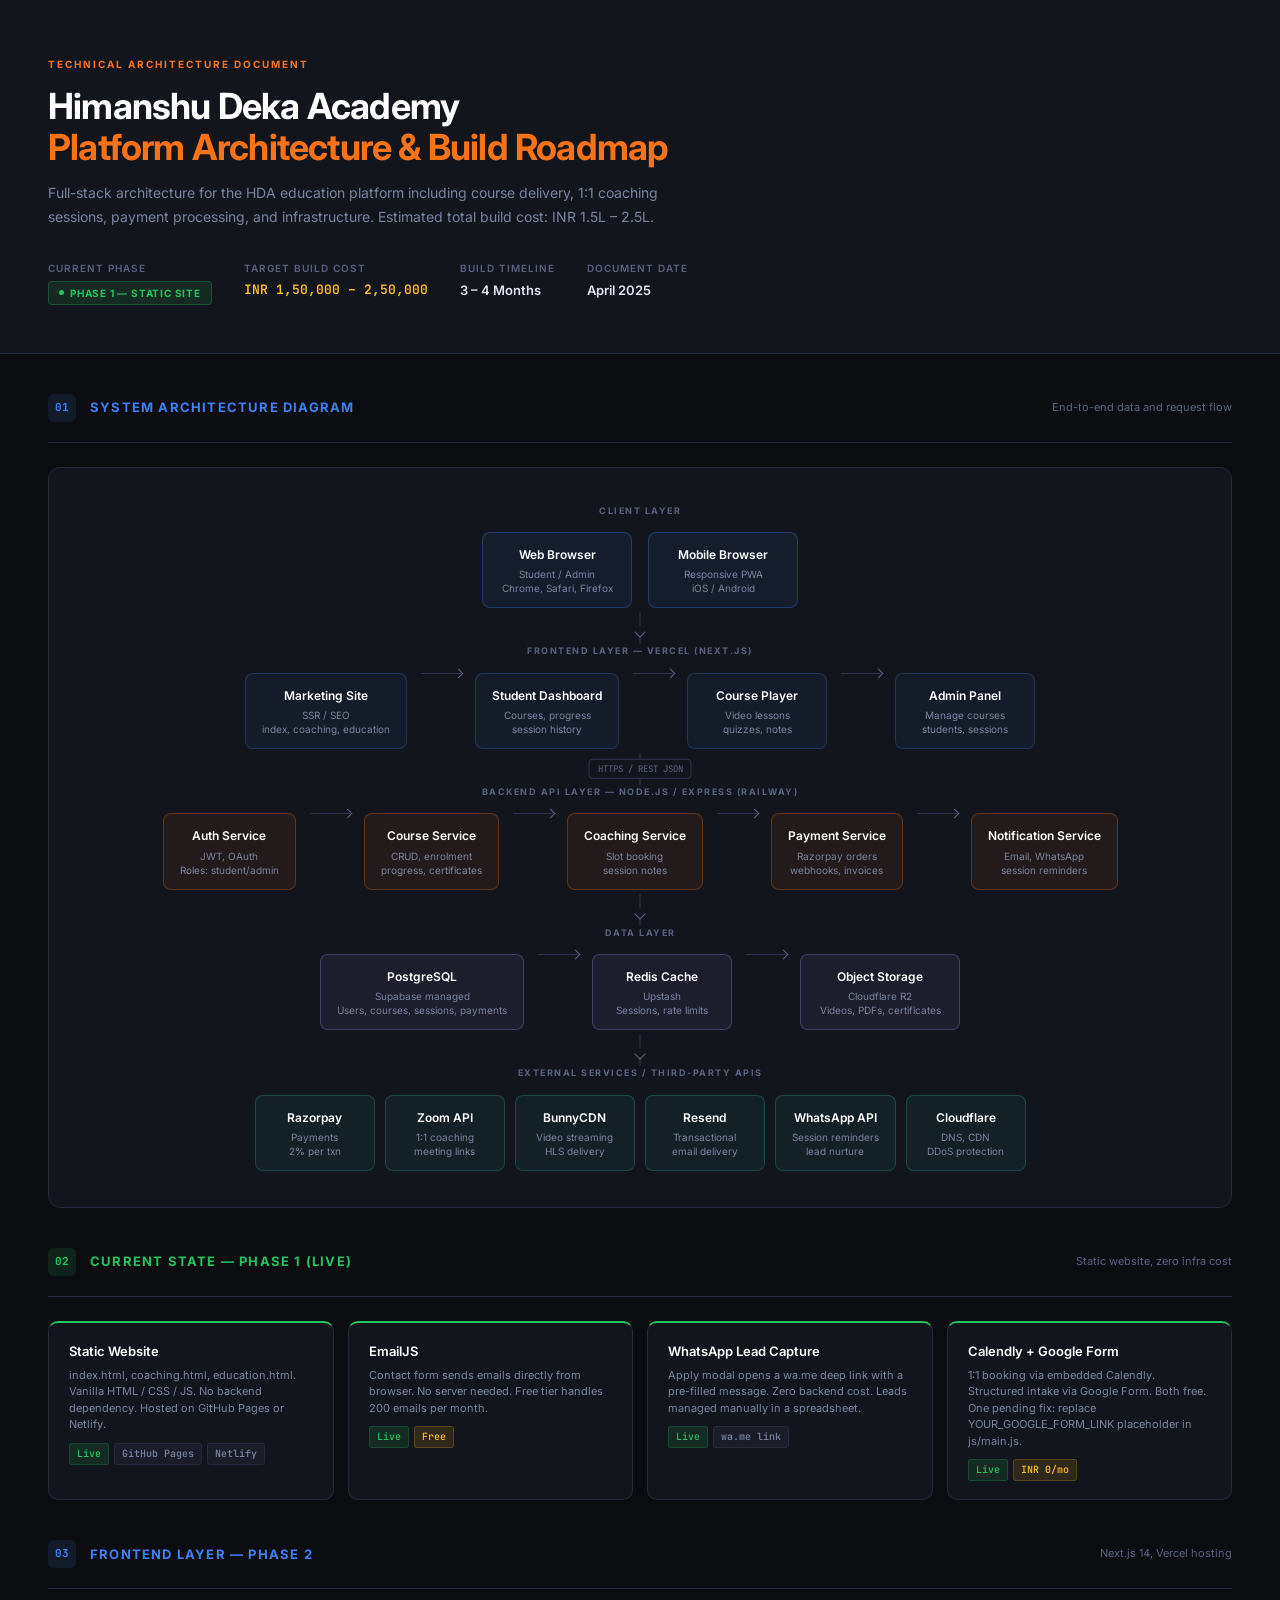
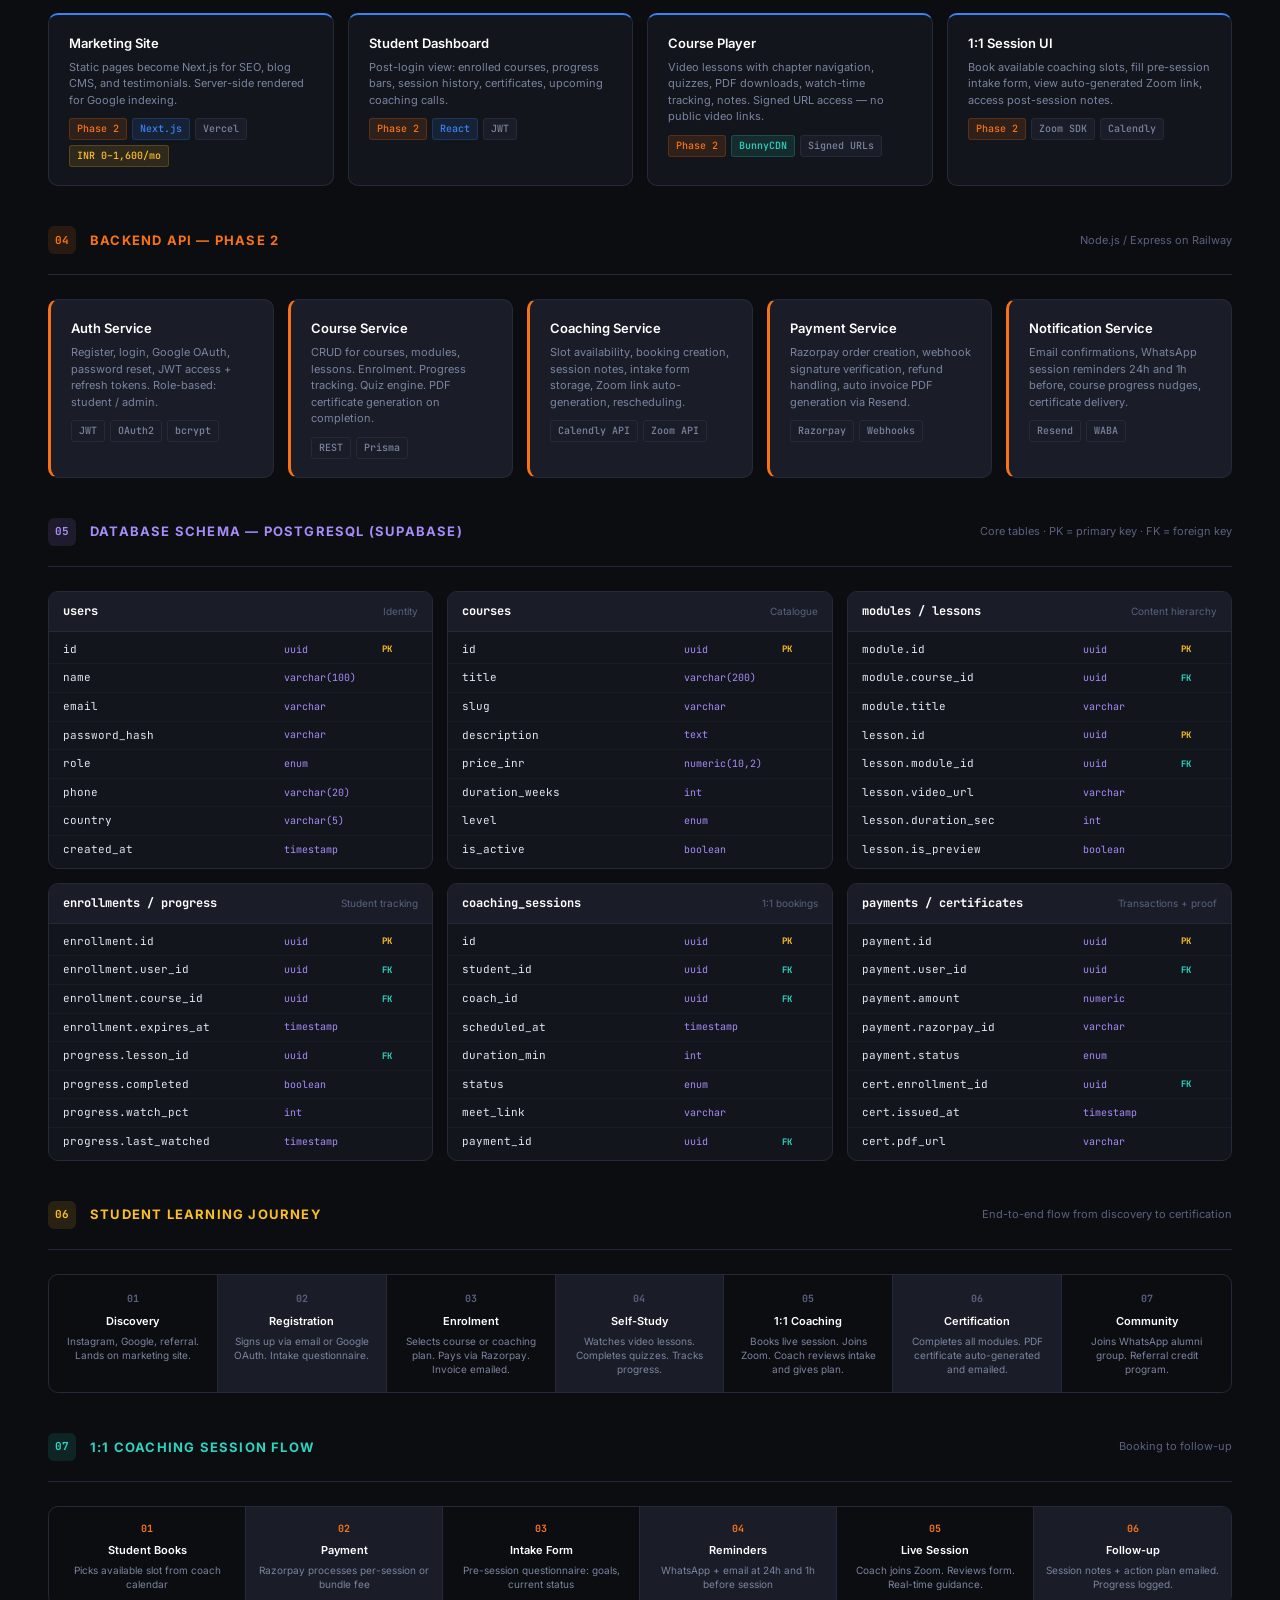
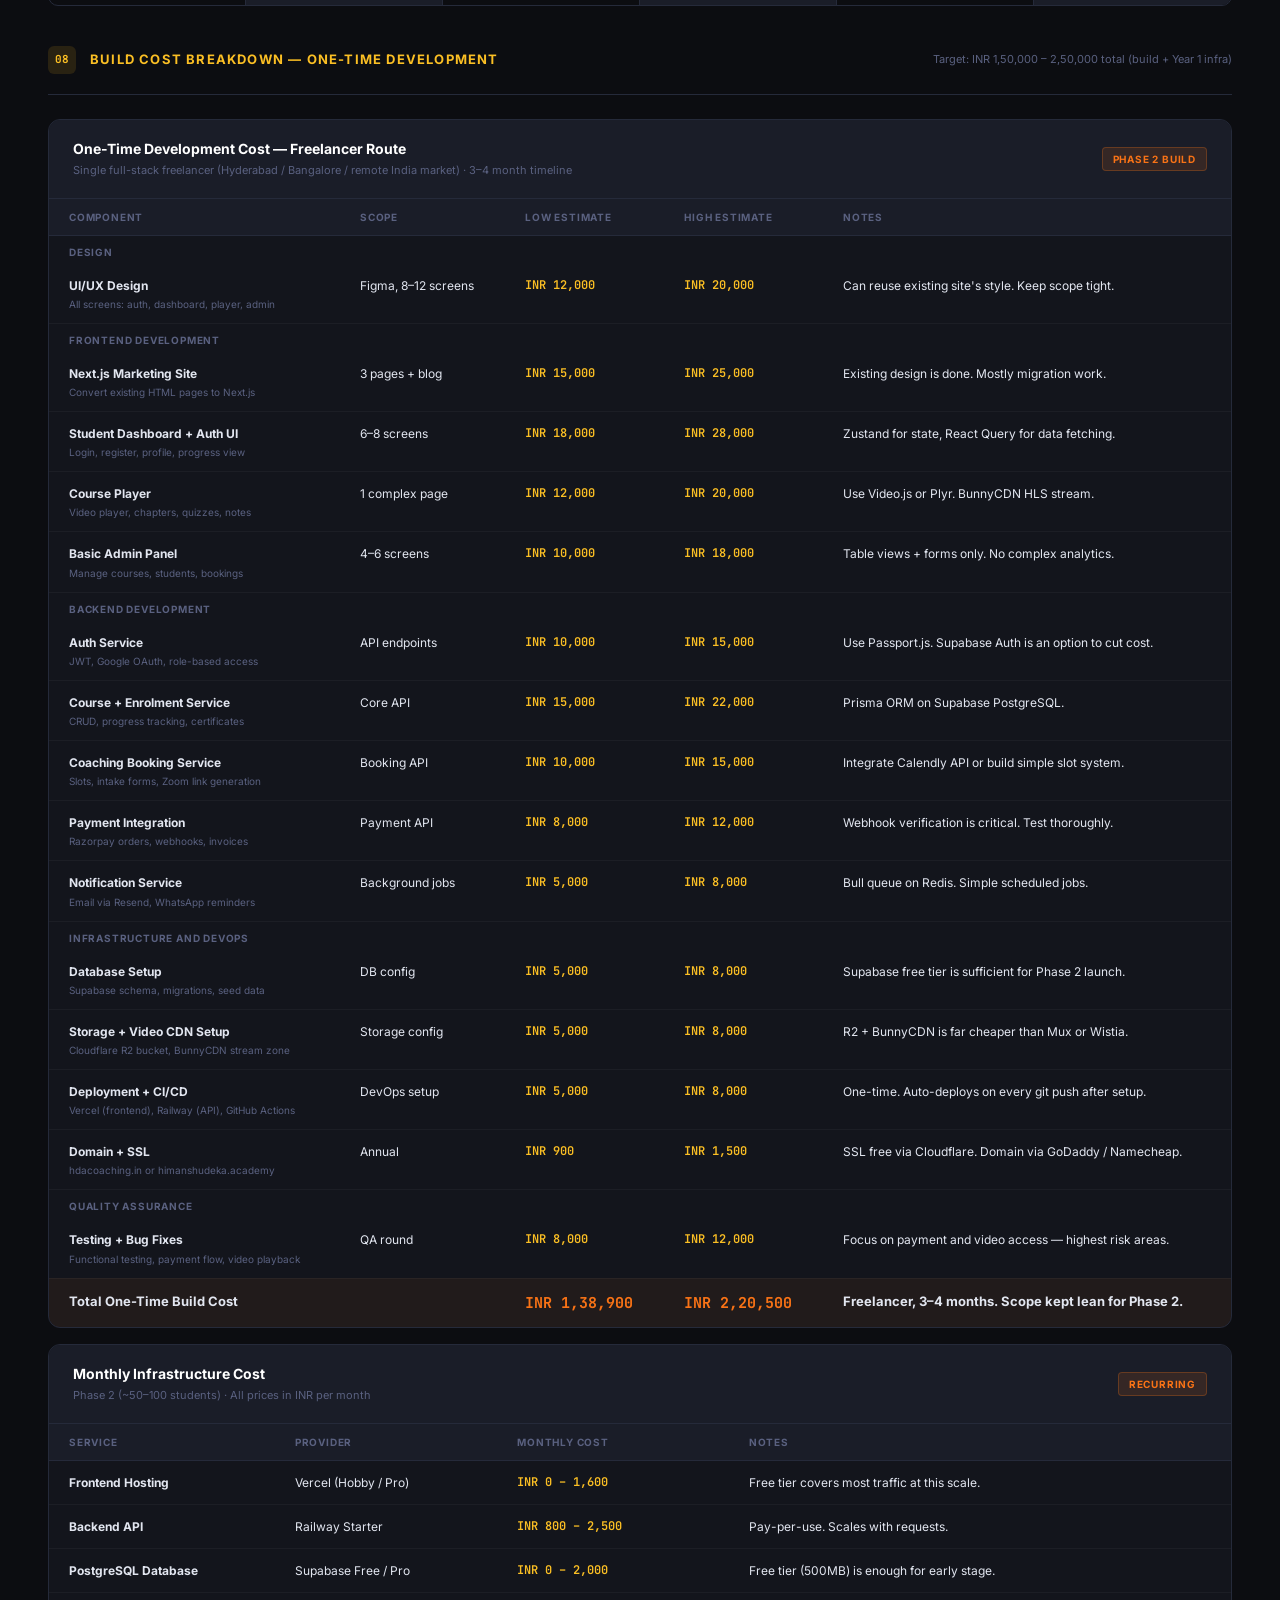
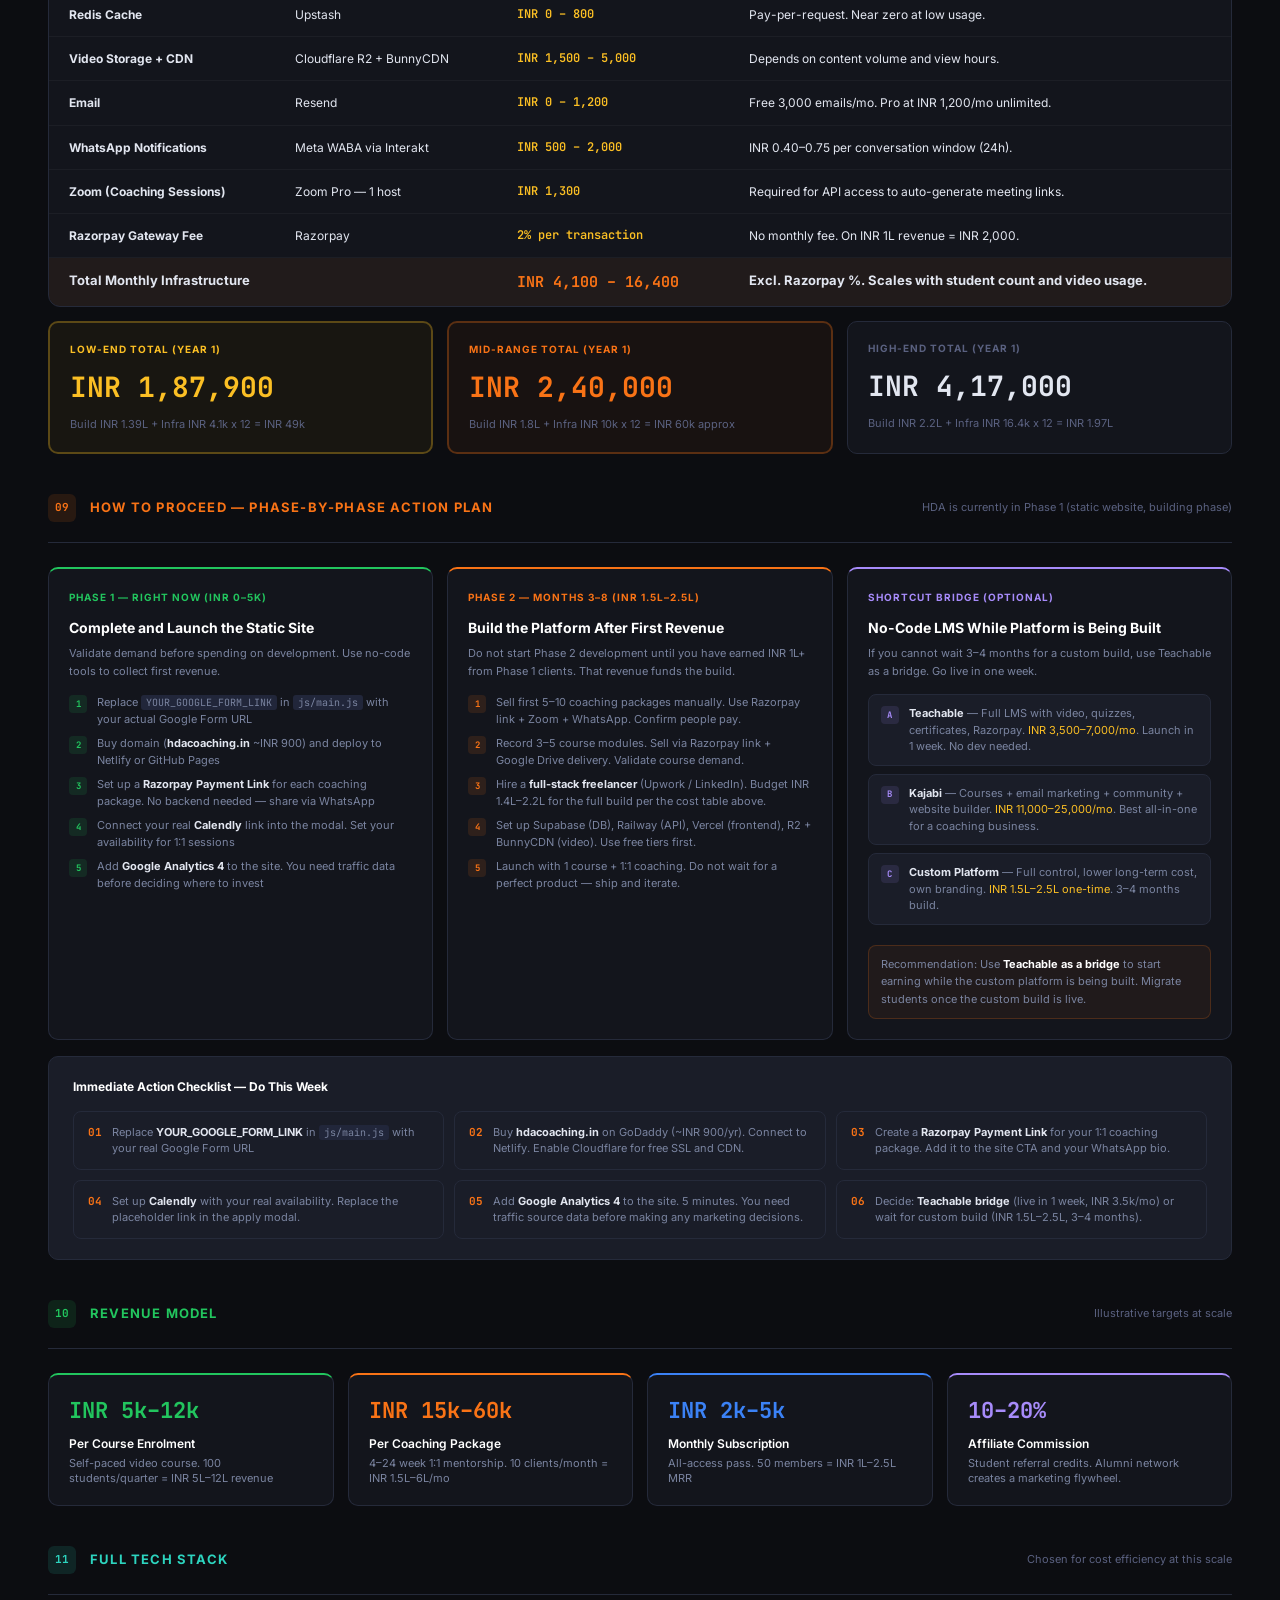
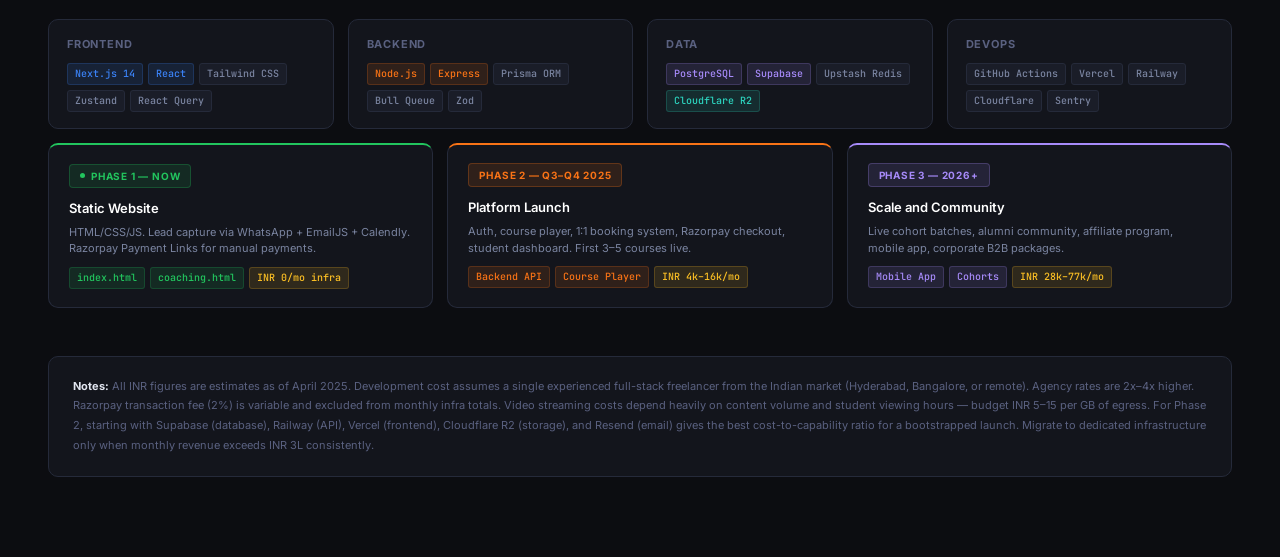
==== architecture.html @ fc0fc7a2 "Security and QA fixes: CSP, accessibility, local images" ====
<!DOCTYPE html>
<html lang="en">
<head>
<meta charset="UTF-8">
<meta name="viewport" content="width=device-width, initial-scale=1.0">
<title>HDA Platform Architecture</title>
<style>
  @import url('https://fonts.googleapis.com/css2?family=Inter:wght@400;500;600;700&family=JetBrains+Mono:wght@400;500&display=swap');

  * { margin: 0; padding: 0; box-sizing: border-box; }

  :root {
    --bg: #0c0d11;
    --surface: #13151c;
    --surface2: #1a1d28;
    --surface3: #21263a;
    --border: #252a3a;
    --border2: #2e3450;
    --text: #e2e6f0;
    --muted: #5a6180;
    --muted2: #7a84a0;
    --accent: #f97316;
    --accent-dim: rgba(249,115,22,0.12);
    --blue: #3b82f6;
    --blue-dim: rgba(59,130,246,0.12);
    --green: #22c55e;
    --green-dim: rgba(34,197,94,0.12);
    --purple: #a78bfa;
    --purple-dim: rgba(167,139,250,0.12);
    --yellow: #fbbf24;
    --yellow-dim: rgba(251,191,36,0.12);
    --teal: #2dd4bf;
    --teal-dim: rgba(45,212,191,0.12);
    --red: #f87171;
    --white: #ffffff;
  }

  body {
    background: var(--bg);
    color: var(--text);
    font-family: 'Inter', system-ui, sans-serif;
    font-size: 13px;
    line-height: 1.6;
  }

  /* PAGE */
  .page { max-width: 1440px; margin: 0 auto; padding: 0 48px 80px; }

  /* COVER */
  .cover {
    padding: 56px 48px 48px;
    border-bottom: 1px solid var(--border);
    background: var(--surface);
    margin-bottom: 0;
  }
  .cover-inner { max-width: 1344px; margin: 0 auto; }
  .cover-label {
    font-size: 10px;
    font-weight: 700;
    letter-spacing: 2px;
    text-transform: uppercase;
    color: var(--accent);
    margin-bottom: 14px;
  }
  .cover-title {
    font-size: 36px;
    font-weight: 700;
    color: var(--white);
    letter-spacing: -0.8px;
    line-height: 1.15;
    margin-bottom: 12px;
  }
  .cover-title span { color: var(--accent); }
  .cover-sub {
    color: var(--muted2);
    font-size: 14px;
    max-width: 640px;
    margin-bottom: 32px;
    line-height: 1.7;
  }
  .cover-meta {
    display: flex;
    gap: 32px;
    flex-wrap: wrap;
  }
  .meta-item { }
  .meta-label { font-size: 10px; font-weight: 600; text-transform: uppercase; letter-spacing: 1px; color: var(--muted); margin-bottom: 4px; }
  .meta-value { font-size: 13px; font-weight: 600; color: var(--text); }

  /* PHASE BADGES */
  .badge {
    display: inline-flex; align-items: center; gap: 6px;
    padding: 3px 10px; border-radius: 4px;
    font-size: 10px; font-weight: 700; letter-spacing: 0.8px; text-transform: uppercase;
  }
  .badge-live { background: var(--green-dim); color: var(--green); border: 1px solid rgba(34,197,94,0.25); }
  .badge-p2 { background: var(--accent-dim); color: var(--accent); border: 1px solid rgba(249,115,22,0.25); }
  .badge-p3 { background: var(--purple-dim); color: var(--purple); border: 1px solid rgba(167,139,250,0.25); }
  .live-dot { width: 5px; height: 5px; border-radius: 50%; background: var(--green); animation: blink 1.4s ease infinite; }
  @keyframes blink { 0%,100%{opacity:1;} 50%{opacity:0.2;} }

  /* SECTION HEADERS */
  .sec-header {
    display: flex; align-items: center; gap: 14px;
    padding: 40px 0 20px;
    border-bottom: 1px solid var(--border);
    margin-bottom: 24px;
  }
  .sec-num {
    width: 28px; height: 28px; border-radius: 6px;
    display: flex; align-items: center; justify-content: center;
    font-size: 11px; font-weight: 700; flex-shrink: 0;
    font-family: 'JetBrains Mono', monospace;
  }
  .sec-title { font-size: 13px; font-weight: 700; text-transform: uppercase; letter-spacing: 1.2px; }
  .sec-sub { margin-left: auto; font-size: 11px; color: var(--muted); }

  /* GRIDS */
  .g3 { display: grid; grid-template-columns: repeat(3,1fr); gap: 14px; }
  .g4 { display: grid; grid-template-columns: repeat(4,1fr); gap: 14px; }
  .g5 { display: grid; grid-template-columns: repeat(5,1fr); gap: 14px; }
  .g2 { display: grid; grid-template-columns: repeat(2,1fr); gap: 14px; }

  /* CARDS */
  .card {
    background: var(--surface);
    border: 1px solid var(--border);
    border-radius: 10px;
    padding: 18px 20px;
  }
  .card.t-green { border-top: 2px solid var(--green); }
  .card.t-blue { border-top: 2px solid var(--blue); }
  .card.t-orange { border-top: 2px solid var(--accent); }
  .card.t-purple { border-top: 2px solid var(--purple); }
  .card.t-yellow { border-top: 2px solid var(--yellow); }
  .card.t-teal { border-top: 2px solid var(--teal); }
  .card.l-orange { border-left: 3px solid var(--accent); background: var(--surface2); }
  .c-title { font-size: 13px; font-weight: 600; color: var(--white); margin-bottom: 5px; }
  .c-sub { font-size: 11px; color: var(--muted2); line-height: 1.5; margin-bottom: 10px; }
  .tags { display: flex; flex-wrap: wrap; gap: 5px; margin-top: 8px; }
  .tag {
    padding: 2px 7px; border-radius: 3px;
    font-size: 10px; font-weight: 500;
    background: var(--surface2); color: var(--muted2);
    border: 1px solid var(--border);
    font-family: 'JetBrains Mono', monospace;
  }
  .tag.g { background: var(--green-dim); color: var(--green); border-color: rgba(34,197,94,0.2); }
  .tag.o { background: var(--accent-dim); color: var(--accent); border-color: rgba(249,115,22,0.2); }
  .tag.p { background: var(--purple-dim); color: var(--purple); border-color: rgba(167,139,250,0.2); }
  .tag.y { background: var(--yellow-dim); color: var(--yellow); border-color: rgba(251,191,36,0.2); }
  .tag.t { background: var(--teal-dim); color: var(--teal); border-color: rgba(45,212,191,0.2); }
  .tag.b { background: var(--blue-dim); color: var(--blue); border-color: rgba(59,130,246,0.2); }

  /* ── ARCHITECTURE FLOW DIAGRAM ── */
  .arch-diagram {
    background: var(--surface);
    border: 1px solid var(--border);
    border-radius: 12px;
    padding: 36px 32px;
    position: relative;
    overflow: hidden;
  }

  /* Layer rows */
  .arch-row {
    display: flex;
    align-items: center;
    justify-content: center;
    gap: 12px;
    margin-bottom: 0;
    position: relative;
  }
  .arch-row + .arch-row {
    margin-top: 0;
  }

  /* connector between rows */
  .arch-connector {
    display: flex;
    justify-content: center;
    align-items: center;
    height: 32px;
    position: relative;
  }
  .arch-connector::before {
    content: '';
    position: absolute;
    left: 50%; top: 0;
    width: 1px; height: 100%;
    background: var(--border2);
    transform: translateX(-50%);
  }
  .arch-connector-arrow {
    width: 8px; height: 8px;
    border-right: 1.5px solid var(--muted);
    border-bottom: 1.5px solid var(--muted);
    transform: rotate(45deg);
    background: var(--surface);
    position: relative;
    z-index: 1;
    margin-top: 8px;
  }
  .arch-connector.bidirectional::after {
    content: '';
    position: absolute;
    left: 50%; top: 0;
    width: 8px; height: 8px;
    border-left: 1.5px solid var(--muted);
    border-top: 1.5px solid var(--muted);
    transform: translateX(-50%) rotate(45deg);
    background: var(--surface);
  }

  /* layer label */
  .arch-layer-label {
    position: absolute;
    left: 0;
    font-size: 9px;
    font-weight: 700;
    letter-spacing: 1.5px;
    text-transform: uppercase;
    color: var(--muted);
    writing-mode: vertical-rl;
    transform: rotate(180deg);
    user-select: none;
  }

  /* boxes */
  .arch-box {
    border-radius: 8px;
    border: 1px solid var(--border2);
    padding: 12px 16px;
    text-align: center;
    min-width: 130px;
    flex-shrink: 0;
    position: relative;
  }
  .arch-box .ab-title {
    font-size: 12px;
    font-weight: 600;
    color: var(--white);
    margin-bottom: 3px;
  }
  .arch-box .ab-sub {
    font-size: 10px;
    color: var(--muted2);
    line-height: 1.4;
  }
  .arch-box.ab-client { background: rgba(59,130,246,0.08); border-color: rgba(59,130,246,0.3); }
  .arch-box.ab-front { background: rgba(59,130,246,0.06); border-color: rgba(59,130,246,0.25); }
  .arch-box.ab-api { background: rgba(249,115,22,0.07); border-color: rgba(249,115,22,0.28); }
  .arch-box.ab-db { background: rgba(167,139,250,0.07); border-color: rgba(167,139,250,0.28); }
  .arch-box.ab-ext { background: rgba(45,212,191,0.06); border-color: rgba(45,212,191,0.22); }

  /* horizontal connector between boxes */
  .h-line {
    flex: 1;
    height: 1px;
    background: var(--border2);
    position: relative;
    max-width: 40px;
    min-width: 16px;
  }
  .h-line::after {
    content: '';
    position: absolute;
    right: -1px; top: -3px;
    width: 6px; height: 6px;
    border-right: 1.5px solid var(--muted);
    border-bottom: 1.5px solid var(--muted);
    transform: rotate(-45deg);
  }

  /* wide arch connector spanning multiple cols */
  .arch-fan {
    display: flex;
    justify-content: center;
    height: 40px;
    position: relative;
    margin: 0 60px;
  }
  .arch-fan::before {
    content:'';
    position: absolute;
    left: 10%; right: 10%;
    top: 0; height: 1px;
    background: var(--border2);
  }
  .arch-fan-line {
    position: absolute;
    top: 0;
    width: 1px;
    height: 100%;
    background: var(--border2);
  }

  /* DB SCHEMA */
  .schema-wrap {
    display: grid;
    grid-template-columns: repeat(3,1fr);
    gap: 14px;
  }
  .schema-card {
    background: var(--surface);
    border: 1px solid var(--border);
    border-radius: 10px;
    overflow: hidden;
  }
  .schema-head {
    padding: 10px 14px;
    background: var(--surface2);
    border-bottom: 1px solid var(--border);
    display: flex;
    align-items: center;
    gap: 10px;
  }
  .schema-head-title { font-size: 12px; font-weight: 700; color: var(--white); font-family: 'JetBrains Mono', monospace; }
  .schema-head-sub { font-size: 10px; color: var(--muted); margin-left: auto; }
  .schema-body { padding: 4px 0; }
  .schema-row {
    display: grid;
    grid-template-columns: 1fr 90px 36px;
    padding: 5px 14px;
    border-bottom: 1px solid rgba(255,255,255,0.03);
    align-items: center;
    gap: 8px;
  }
  .schema-row:last-child { border-bottom: none; }
  .schema-col { font-size: 11px; color: var(--text); font-family: 'JetBrains Mono', monospace; }
  .schema-type { font-size: 10px; color: var(--purple); font-family: 'JetBrains Mono', monospace; }
  .schema-pk { font-size: 9px; font-weight: 700; color: var(--yellow); font-family: 'JetBrains Mono', monospace; }
  .schema-fk { font-size: 9px; font-weight: 700; color: var(--teal); font-family: 'JetBrains Mono', monospace; }

  /* JOURNEY */
  .journey {
    display: grid;
    grid-template-columns: repeat(7,1fr);
    border: 1px solid var(--border);
    border-radius: 10px;
    overflow: hidden;
  }
  .j-step {
    padding: 16px 12px;
    text-align: center;
    border-right: 1px solid var(--border);
    position: relative;
  }
  .j-step:last-child { border-right: none; }
  .j-step:nth-child(even) { background: var(--surface2); }
  .j-num { font-size: 10px; font-weight: 700; color: var(--muted); margin-bottom: 6px; font-family: 'JetBrains Mono', monospace; }
  .j-title { font-size: 11px; font-weight: 600; color: var(--white); margin-bottom: 4px; }
  .j-desc { font-size: 10px; color: var(--muted2); line-height: 1.4; }

  /* COACHING FLOW */
  .cf-row {
    display: grid;
    grid-template-columns: repeat(6,1fr);
    border: 1px solid var(--border);
    border-radius: 10px;
    overflow: hidden;
  }
  .cf-step {
    padding: 14px 12px;
    text-align: center;
    border-right: 1px solid var(--border);
    position: relative;
  }
  .cf-step:last-child { border-right: none; }
  .cf-step:nth-child(even) { background: var(--surface2); }
  .cf-num { font-size: 10px; font-weight: 700; color: var(--accent); margin-bottom: 5px; font-family: 'JetBrains Mono', monospace; }
  .cf-title { font-size: 11px; font-weight: 600; color: var(--white); margin-bottom: 3px; }
  .cf-desc { font-size: 10px; color: var(--muted2); line-height: 1.4; }

  /* COST TABLE */
  .cost-wrap {
    background: var(--surface);
    border: 1px solid var(--border);
    border-radius: 12px;
    overflow: hidden;
  }
  .cost-header {
    padding: 18px 24px;
    background: var(--surface2);
    border-bottom: 1px solid var(--border);
    display: flex;
    justify-content: space-between;
    align-items: center;
  }
  .cost-header-title { font-size: 14px; font-weight: 700; color: var(--white); }
  .cost-header-sub { font-size: 11px; color: var(--muted); margin-top: 2px; }
  table.cost { width: 100%; border-collapse: collapse; }
  table.cost th {
    padding: 10px 20px;
    text-align: left;
    font-size: 10px;
    font-weight: 700;
    text-transform: uppercase;
    letter-spacing: 0.8px;
    color: var(--muted);
    background: var(--surface2);
    border-bottom: 1px solid var(--border);
  }
  table.cost td {
    padding: 12px 20px;
    border-bottom: 1px solid rgba(255,255,255,0.04);
    vertical-align: top;
    font-size: 12px;
  }
  table.cost tr:last-child td { border-bottom: none; }
  table.cost .amt { color: var(--yellow); font-weight: 600; font-family: 'JetBrains Mono', monospace; white-space: nowrap; }
  table.cost .note-sm { font-size: 10px; color: var(--muted); margin-top: 2px; line-height: 1.4; }
  table.cost .group-row td { background: rgba(255,255,255,0.02); }
  table.cost .group-label {
    font-size: 10px; font-weight: 700; text-transform: uppercase;
    letter-spacing: 0.8px; color: var(--muted);
    padding: 8px 20px 4px;
    border-bottom: none;
  }
  table.cost .total-row td {
    background: rgba(249,115,22,0.06);
    border-top: 1px solid rgba(249,115,22,0.2);
    font-weight: 700;
    font-size: 13px;
  }
  table.cost .total-row .amt { color: var(--accent); font-size: 15px; }

  /* PROCEED SECTION */
  .proceed-grid { display: grid; grid-template-columns: repeat(3,1fr); gap: 14px; }
  .proceed-card {
    background: var(--surface);
    border: 1px solid var(--border);
    border-radius: 10px;
    padding: 20px;
  }
  .proceed-phase {
    font-size: 10px; font-weight: 700; text-transform: uppercase;
    letter-spacing: 1px; margin-bottom: 12px;
  }
  .proceed-title { font-size: 14px; font-weight: 700; color: var(--white); margin-bottom: 6px; }
  .proceed-items { display: flex; flex-direction: column; gap: 8px; margin-top: 14px; }
  .proceed-item { display: flex; gap: 10px; align-items: flex-start; }
  .pi-num {
    width: 18px; height: 18px; border-radius: 4px;
    display: flex; align-items: center; justify-content: center;
    font-size: 9px; font-weight: 700;
    flex-shrink: 0; margin-top: 1px;
    font-family: 'JetBrains Mono', monospace;
  }
  .pi-text { font-size: 11px; color: var(--muted2); line-height: 1.5; }
  .pi-text strong { color: var(--text); }

  /* CHECKLIST */
  .checklist {
    display: grid;
    grid-template-columns: repeat(3,1fr);
    gap: 10px;
  }
  .check-item {
    background: var(--surface2);
    border: 1px solid var(--border);
    border-radius: 8px;
    padding: 12px 14px;
    display: flex;
    gap: 10px;
    align-items: flex-start;
  }
  .check-n {
    font-size: 11px; font-weight: 700; color: var(--accent);
    font-family: 'JetBrains Mono', monospace; flex-shrink: 0;
  }
  .check-text { font-size: 11px; color: var(--muted2); line-height: 1.5; }
  .check-text strong { color: var(--text); }

  /* REVENUE */
  .rev-row { display: grid; grid-template-columns: repeat(4,1fr); gap: 14px; }
  .rev-card {
    background: var(--surface);
    border: 1px solid var(--border);
    border-radius: 10px;
    padding: 18px 20px;
  }
  .rev-amt { font-size: 22px; font-weight: 700; font-family: 'JetBrains Mono', monospace; }
  .rev-label { font-size: 12px; font-weight: 600; color: var(--white); margin-top: 6px; }
  .rev-sub { font-size: 11px; color: var(--muted2); margin-top: 3px; line-height: 1.4; }

  /* TECH STACK */
  .stack-row { display: grid; grid-template-columns: repeat(4,1fr); gap: 14px; }
  .stack-card {
    background: var(--surface);
    border: 1px solid var(--border);
    border-radius: 10px;
    padding: 16px 18px;
  }
  .stack-label { font-size: 11px; font-weight: 700; color: var(--muted); text-transform: uppercase; letter-spacing: 0.8px; margin-bottom: 10px; }

  /* ROADMAP */
  .roadmap-row { display: grid; grid-template-columns: repeat(3,1fr); gap: 14px; }

  /* FOOTNOTE */
  .footnote {
    margin-top: 48px;
    padding: 20px 24px;
    background: var(--surface);
    border: 1px solid var(--border);
    border-radius: 10px;
    font-size: 11px;
    color: var(--muted);
    line-height: 1.8;
  }
  .footnote strong { color: var(--text); }

  code {
    font-family: 'JetBrains Mono', monospace;
    font-size: 10px;
    background: var(--surface3);
    padding: 1px 5px;
    border-radius: 3px;
  }

  hr.divider {
    border: none;
    border-top: 1px solid var(--border);
    margin: 0;
  }

  /* PRINT */
  @media print {
    body { background: #0c0d11; }
    .page { padding: 0 32px 60px; }
    .cover { padding: 40px 32px 36px; }
  }
</style>
</head>
<body>

<!-- COVER -->
<div class="cover">
  <div class="cover-inner">
    <div class="cover-label">Technical Architecture Document</div>
    <div class="cover-title">Himanshu Deka Academy<br><span>Platform Architecture &amp; Build Roadmap</span></div>
    <div class="cover-sub">Full-stack architecture for the HDA education platform including course delivery, 1:1 coaching sessions, payment processing, and infrastructure. Estimated total build cost: INR 1.5L – 2.5L.</div>
    <div class="cover-meta">
      <div class="meta-item">
        <div class="meta-label">Current Phase</div>
        <div class="meta-value"><span class="badge badge-live"><span class="live-dot"></span>Phase 1 — Static Site</span></div>
      </div>
      <div class="meta-item">
        <div class="meta-label">Target Build Cost</div>
        <div class="meta-value" style="color:var(--yellow); font-family:'JetBrains Mono',monospace;">INR 1,50,000 – 2,50,000</div>
      </div>
      <div class="meta-item">
        <div class="meta-label">Build Timeline</div>
        <div class="meta-value">3 – 4 Months</div>
      </div>
      <div class="meta-item">
        <div class="meta-label">Document Date</div>
        <div class="meta-value">April 2025</div>
      </div>
    </div>
  </div>
</div>

<div class="page">

<!-- ══════════════════════════════════════
     SECTION 01 — SYSTEM ARCHITECTURE DIAGRAM
══════════════════════════════════════ -->
<div class="sec-header">
  <div class="sec-num" style="background:var(--blue-dim);color:var(--blue);">01</div>
  <div class="sec-title" style="color:var(--blue);">System Architecture Diagram</div>
  <div class="sec-sub">End-to-end data and request flow</div>
</div>

<div class="arch-diagram">

  <!-- ROW: Client -->
  <div style="text-align:center;margin-bottom:4px;">
    <div style="font-size:9px;font-weight:700;letter-spacing:1.5px;text-transform:uppercase;color:var(--muted);margin-bottom:14px;">Client Layer</div>
    <div style="display:flex;justify-content:center;gap:16px;">
      <div class="arch-box ab-client" style="min-width:150px;">
        <div class="ab-title">Web Browser</div>
        <div class="ab-sub">Student / Admin<br>Chrome, Safari, Firefox</div>
      </div>
      <div class="arch-box ab-client" style="min-width:150px;">
        <div class="ab-title">Mobile Browser</div>
        <div class="ab-sub">Responsive PWA<br>iOS / Android</div>
      </div>
    </div>
  </div>

  <!-- CONNECTOR -->
  <div class="arch-connector"><div class="arch-connector-arrow"></div></div>

  <!-- ROW: Frontend -->
  <div style="text-align:center;margin-bottom:4px;">
    <div style="font-size:9px;font-weight:700;letter-spacing:1.5px;text-transform:uppercase;color:var(--muted);margin-bottom:14px;">Frontend Layer &mdash; Vercel (Next.js)</div>
    <div style="display:flex;justify-content:center;gap:14px;flex-wrap:wrap;">
      <div class="arch-box ab-front" style="min-width:140px;">
        <div class="ab-title">Marketing Site</div>
        <div class="ab-sub">SSR / SEO<br>index, coaching, education</div>
      </div>
      <div class="h-line"></div>
      <div class="arch-box ab-front" style="min-width:140px;">
        <div class="ab-title">Student Dashboard</div>
        <div class="ab-sub">Courses, progress<br>session history</div>
      </div>
      <div class="h-line"></div>
      <div class="arch-box ab-front" style="min-width:140px;">
        <div class="ab-title">Course Player</div>
        <div class="ab-sub">Video lessons<br>quizzes, notes</div>
      </div>
      <div class="h-line"></div>
      <div class="arch-box ab-front" style="min-width:140px;">
        <div class="ab-title">Admin Panel</div>
        <div class="ab-sub">Manage courses<br>students, sessions</div>
      </div>
    </div>
  </div>

  <!-- CONNECTOR: bidirectional (HTTPS / REST) -->
  <div class="arch-connector" style="position:relative;">
    <div class="arch-connector-arrow"></div>
    <div style="position:absolute;left:50%;top:50%;transform:translate(-50%,-50%);background:var(--surface);padding:2px 8px;font-size:9px;color:var(--muted);font-family:'JetBrains Mono',monospace;border:1px solid var(--border2);border-radius:4px;white-space:nowrap;z-index:2;">HTTPS / REST JSON</div>
  </div>

  <!-- ROW: API Gateway + Services -->
  <div style="text-align:center;margin-bottom:4px;">
    <div style="font-size:9px;font-weight:700;letter-spacing:1.5px;text-transform:uppercase;color:var(--muted);margin-bottom:14px;">Backend API Layer &mdash; Node.js / Express (Railway)</div>
    <div style="display:flex;justify-content:center;gap:14px;flex-wrap:wrap;">
      <div class="arch-box ab-api" style="min-width:130px;">
        <div class="ab-title">Auth Service</div>
        <div class="ab-sub">JWT, OAuth<br>Roles: student/admin</div>
      </div>
      <div class="h-line"></div>
      <div class="arch-box ab-api" style="min-width:130px;">
        <div class="ab-title">Course Service</div>
        <div class="ab-sub">CRUD, enrolment<br>progress, certificates</div>
      </div>
      <div class="h-line"></div>
      <div class="arch-box ab-api" style="min-width:130px;">
        <div class="ab-title">Coaching Service</div>
        <div class="ab-sub">Slot booking<br>session notes</div>
      </div>
      <div class="h-line"></div>
      <div class="arch-box ab-api" style="min-width:130px;">
        <div class="ab-title">Payment Service</div>
        <div class="ab-sub">Razorpay orders<br>webhooks, invoices</div>
      </div>
      <div class="h-line"></div>
      <div class="arch-box ab-api" style="min-width:130px;">
        <div class="ab-title">Notification Service</div>
        <div class="ab-sub">Email, WhatsApp<br>session reminders</div>
      </div>
    </div>
  </div>

  <!-- CONNECTOR -->
  <div class="arch-connector"><div class="arch-connector-arrow"></div></div>

  <!-- ROW: Data -->
  <div style="text-align:center;margin-bottom:4px;">
    <div style="font-size:9px;font-weight:700;letter-spacing:1.5px;text-transform:uppercase;color:var(--muted);margin-bottom:14px;">Data Layer</div>
    <div style="display:flex;justify-content:center;gap:14px;flex-wrap:wrap;">
      <div class="arch-box ab-db" style="min-width:160px;">
        <div class="ab-title">PostgreSQL</div>
        <div class="ab-sub">Supabase managed<br>Users, courses, sessions, payments</div>
      </div>
      <div class="h-line"></div>
      <div class="arch-box ab-db" style="min-width:140px;">
        <div class="ab-title">Redis Cache</div>
        <div class="ab-sub">Upstash<br>Sessions, rate limits</div>
      </div>
      <div class="h-line"></div>
      <div class="arch-box ab-db" style="min-width:160px;">
        <div class="ab-title">Object Storage</div>
        <div class="ab-sub">Cloudflare R2<br>Videos, PDFs, certificates</div>
      </div>
    </div>
  </div>

  <!-- CONNECTOR -->
  <div class="arch-connector"><div class="arch-connector-arrow"></div></div>

  <!-- ROW: External -->
  <div style="text-align:center;">
    <div style="font-size:9px;font-weight:700;letter-spacing:1.5px;text-transform:uppercase;color:var(--muted);margin-bottom:14px;">External Services / Third-Party APIs</div>
    <div style="display:flex;justify-content:center;gap:10px;flex-wrap:wrap;">
      <div class="arch-box ab-ext" style="min-width:120px;">
        <div class="ab-title">Razorpay</div>
        <div class="ab-sub">Payments<br>2% per txn</div>
      </div>
      <div class="arch-box ab-ext" style="min-width:120px;">
        <div class="ab-title">Zoom API</div>
        <div class="ab-sub">1:1 coaching<br>meeting links</div>
      </div>
      <div class="arch-box ab-ext" style="min-width:120px;">
        <div class="ab-title">BunnyCDN</div>
        <div class="ab-sub">Video streaming<br>HLS delivery</div>
      </div>
      <div class="arch-box ab-ext" style="min-width:120px;">
        <div class="ab-title">Resend</div>
        <div class="ab-sub">Transactional<br>email delivery</div>
      </div>
      <div class="arch-box ab-ext" style="min-width:120px;">
        <div class="ab-title">WhatsApp API</div>
        <div class="ab-sub">Session reminders<br>lead nurture</div>
      </div>
      <div class="arch-box ab-ext" style="min-width:120px;">
        <div class="ab-title">Cloudflare</div>
        <div class="ab-sub">DNS, CDN<br>DDoS protection</div>
      </div>
    </div>
  </div>

</div>

<!-- ══════════════════════════════════════
     SECTION 02 — CURRENT STATE (PHASE 1)
══════════════════════════════════════ -->
<div class="sec-header">
  <div class="sec-num" style="background:var(--green-dim);color:var(--green);">02</div>
  <div class="sec-title" style="color:var(--green);">Current State — Phase 1 (Live)</div>
  <div class="sec-sub">Static website, zero infra cost</div>
</div>

<div class="g4">
  <div class="card t-green">
    <div class="c-title">Static Website</div>
    <div class="c-sub">index.html, coaching.html, education.html. Vanilla HTML / CSS / JS. No backend dependency. Hosted on GitHub Pages or Netlify.</div>
    <div class="tags"><span class="tag g">Live</span><span class="tag">GitHub Pages</span><span class="tag">Netlify</span></div>
  </div>
  <div class="card t-green">
    <div class="c-title">EmailJS</div>
    <div class="c-sub">Contact form sends emails directly from browser. No server needed. Free tier handles 200 emails per month.</div>
    <div class="tags"><span class="tag g">Live</span><span class="tag y">Free</span></div>
  </div>
  <div class="card t-green">
    <div class="c-title">WhatsApp Lead Capture</div>
    <div class="c-sub">Apply modal opens a wa.me deep link with a pre-filled message. Zero backend cost. Leads managed manually in a spreadsheet.</div>
    <div class="tags"><span class="tag g">Live</span><span class="tag">wa.me link</span></div>
  </div>
  <div class="card t-green">
    <div class="c-title">Calendly + Google Form</div>
    <div class="c-sub">1:1 booking via embedded Calendly. Structured intake via Google Form. Both free. One pending fix: replace YOUR_GOOGLE_FORM_LINK placeholder in js/main.js.</div>
    <div class="tags"><span class="tag g">Live</span><span class="tag y">INR 0/mo</span></div>
  </div>
</div>

<!-- ══════════════════════════════════════
     SECTION 03 — FRONTEND LAYER
══════════════════════════════════════ -->
<div class="sec-header">
  <div class="sec-num" style="background:var(--blue-dim);color:var(--blue);">03</div>
  <div class="sec-title" style="color:var(--blue);">Frontend Layer — Phase 2</div>
  <div class="sec-sub">Next.js 14, Vercel hosting</div>
</div>

<div class="g4">
  <div class="card t-blue">
    <div class="c-title">Marketing Site</div>
    <div class="c-sub">Static pages become Next.js for SEO, blog CMS, and testimonials. Server-side rendered for Google indexing.</div>
    <div class="tags"><span class="tag o">Phase 2</span><span class="tag b">Next.js</span><span class="tag">Vercel</span><span class="tag y">INR 0–1,600/mo</span></div>
  </div>
  <div class="card t-blue">
    <div class="c-title">Student Dashboard</div>
    <div class="c-sub">Post-login view: enrolled courses, progress bars, session history, certificates, upcoming coaching calls.</div>
    <div class="tags"><span class="tag o">Phase 2</span><span class="tag b">React</span><span class="tag">JWT</span></div>
  </div>
  <div class="card t-blue">
    <div class="c-title">Course Player</div>
    <div class="c-sub">Video lessons with chapter navigation, quizzes, PDF downloads, watch-time tracking, notes. Signed URL access — no public video links.</div>
    <div class="tags"><span class="tag o">Phase 2</span><span class="tag t">BunnyCDN</span><span class="tag">Signed URLs</span></div>
  </div>
  <div class="card t-blue">
    <div class="c-title">1:1 Session UI</div>
    <div class="c-sub">Book available coaching slots, fill pre-session intake form, view auto-generated Zoom link, access post-session notes.</div>
    <div class="tags"><span class="tag o">Phase 2</span><span class="tag">Zoom SDK</span><span class="tag">Calendly</span></div>
  </div>
</div>

<!-- ══════════════════════════════════════
     SECTION 04 — BACKEND API
══════════════════════════════════════ -->
<div class="sec-header">
  <div class="sec-num" style="background:rgba(249,115,22,0.12);color:var(--accent);">04</div>
  <div class="sec-title" style="color:var(--accent);">Backend API — Phase 2</div>
  <div class="sec-sub">Node.js / Express on Railway</div>
</div>

<div class="g5">
  <div class="card l-orange">
    <div class="c-title">Auth Service</div>
    <div class="c-sub">Register, login, Google OAuth, password reset, JWT access + refresh tokens. Role-based: student / admin.</div>
    <div class="tags"><span class="tag">JWT</span><span class="tag">OAuth2</span><span class="tag">bcrypt</span></div>
  </div>
  <div class="card l-orange">
    <div class="c-title">Course Service</div>
    <div class="c-sub">CRUD for courses, modules, lessons. Enrolment. Progress tracking. Quiz engine. PDF certificate generation on completion.</div>
    <div class="tags"><span class="tag">REST</span><span class="tag">Prisma</span></div>
  </div>
  <div class="card l-orange">
    <div class="c-title">Coaching Service</div>
    <div class="c-sub">Slot availability, booking creation, session notes, intake form storage, Zoom link auto-generation, rescheduling.</div>
    <div class="tags"><span class="tag">Calendly API</span><span class="tag">Zoom API</span></div>
  </div>
  <div class="card l-orange">
    <div class="c-title">Payment Service</div>
    <div class="c-sub">Razorpay order creation, webhook signature verification, refund handling, auto invoice PDF generation via Resend.</div>
    <div class="tags"><span class="tag">Razorpay</span><span class="tag">Webhooks</span></div>
  </div>
  <div class="card l-orange">
    <div class="c-title">Notification Service</div>
    <div class="c-sub">Email confirmations, WhatsApp session reminders 24h and 1h before, course progress nudges, certificate delivery.</div>
    <div class="tags"><span class="tag">Resend</span><span class="tag">WABA</span></div>
  </div>
</div>

<!-- ══════════════════════════════════════
     SECTION 05 — DATABASE SCHEMA
══════════════════════════════════════ -->
<div class="sec-header">
  <div class="sec-num" style="background:var(--purple-dim);color:var(--purple);">05</div>
  <div class="sec-title" style="color:var(--purple);">Database Schema — PostgreSQL (Supabase)</div>
  <div class="sec-sub">Core tables · PK = primary key · FK = foreign key</div>
</div>

<div class="schema-wrap">

  <div class="schema-card">
    <div class="schema-head">
      <div class="schema-head-title">users</div>
      <div class="schema-head-sub">Identity</div>
    </div>
    <div class="schema-body">
      <div class="schema-row"><span class="schema-col">id</span><span class="schema-type">uuid</span><span class="schema-pk">PK</span></div>
      <div class="schema-row"><span class="schema-col">name</span><span class="schema-type">varchar(100)</span><span></span></div>
      <div class="schema-row"><span class="schema-col">email</span><span class="schema-type">varchar</span><span></span></div>
      <div class="schema-row"><span class="schema-col">password_hash</span><span class="schema-type">varchar</span><span></span></div>
      <div class="schema-row"><span class="schema-col">role</span><span class="schema-type">enum</span><span></span></div>
      <div class="schema-row"><span class="schema-col">phone</span><span class="schema-type">varchar(20)</span><span></span></div>
      <div class="schema-row"><span class="schema-col">country</span><span class="schema-type">varchar(5)</span><span></span></div>
      <div class="schema-row"><span class="schema-col">created_at</span><span class="schema-type">timestamp</span><span></span></div>
    </div>
  </div>

  <div class="schema-card">
    <div class="schema-head">
      <div class="schema-head-title">courses</div>
      <div class="schema-head-sub">Catalogue</div>
    </div>
    <div class="schema-body">
      <div class="schema-row"><span class="schema-col">id</span><span class="schema-type">uuid</span><span class="schema-pk">PK</span></div>
      <div class="schema-row"><span class="schema-col">title</span><span class="schema-type">varchar(200)</span><span></span></div>
      <div class="schema-row"><span class="schema-col">slug</span><span class="schema-type">varchar</span><span></span></div>
      <div class="schema-row"><span class="schema-col">description</span><span class="schema-type">text</span><span></span></div>
      <div class="schema-row"><span class="schema-col">price_inr</span><span class="schema-type">numeric(10,2)</span><span></span></div>
      <div class="schema-row"><span class="schema-col">duration_weeks</span><span class="schema-type">int</span><span></span></div>
      <div class="schema-row"><span class="schema-col">level</span><span class="schema-type">enum</span><span></span></div>
      <div class="schema-row"><span class="schema-col">is_active</span><span class="schema-type">boolean</span><span></span></div>
    </div>
  </div>

  <div class="schema-card">
    <div class="schema-head">
      <div class="schema-head-title">modules / lessons</div>
      <div class="schema-head-sub">Content hierarchy</div>
    </div>
    <div class="schema-body">
      <div class="schema-row"><span class="schema-col">module.id</span><span class="schema-type">uuid</span><span class="schema-pk">PK</span></div>
      <div class="schema-row"><span class="schema-col">module.course_id</span><span class="schema-type">uuid</span><span class="schema-fk">FK</span></div>
      <div class="schema-row"><span class="schema-col">module.title</span><span class="schema-type">varchar</span><span></span></div>
      <div class="schema-row"><span class="schema-col">lesson.id</span><span class="schema-type">uuid</span><span class="schema-pk">PK</span></div>
      <div class="schema-row"><span class="schema-col">lesson.module_id</span><span class="schema-type">uuid</span><span class="schema-fk">FK</span></div>
      <div class="schema-row"><span class="schema-col">lesson.video_url</span><span class="schema-type">varchar</span><span></span></div>
      <div class="schema-row"><span class="schema-col">lesson.duration_sec</span><span class="schema-type">int</span><span></span></div>
      <div class="schema-row"><span class="schema-col">lesson.is_preview</span><span class="schema-type">boolean</span><span></span></div>
    </div>
  </div>

  <div class="schema-card">
    <div class="schema-head">
      <div class="schema-head-title">enrollments / progress</div>
      <div class="schema-head-sub">Student tracking</div>
    </div>
    <div class="schema-body">
      <div class="schema-row"><span class="schema-col">enrollment.id</span><span class="schema-type">uuid</span><span class="schema-pk">PK</span></div>
      <div class="schema-row"><span class="schema-col">enrollment.user_id</span><span class="schema-type">uuid</span><span class="schema-fk">FK</span></div>
      <div class="schema-row"><span class="schema-col">enrollment.course_id</span><span class="schema-type">uuid</span><span class="schema-fk">FK</span></div>
      <div class="schema-row"><span class="schema-col">enrollment.expires_at</span><span class="schema-type">timestamp</span><span></span></div>
      <div class="schema-row"><span class="schema-col">progress.lesson_id</span><span class="schema-type">uuid</span><span class="schema-fk">FK</span></div>
      <div class="schema-row"><span class="schema-col">progress.completed</span><span class="schema-type">boolean</span><span></span></div>
      <div class="schema-row"><span class="schema-col">progress.watch_pct</span><span class="schema-type">int</span><span></span></div>
      <div class="schema-row"><span class="schema-col">progress.last_watched</span><span class="schema-type">timestamp</span><span></span></div>
    </div>
  </div>

  <div class="schema-card">
    <div class="schema-head">
      <div class="schema-head-title">coaching_sessions</div>
      <div class="schema-head-sub">1:1 bookings</div>
    </div>
    <div class="schema-body">
      <div class="schema-row"><span class="schema-col">id</span><span class="schema-type">uuid</span><span class="schema-pk">PK</span></div>
      <div class="schema-row"><span class="schema-col">student_id</span><span class="schema-type">uuid</span><span class="schema-fk">FK</span></div>
      <div class="schema-row"><span class="schema-col">coach_id</span><span class="schema-type">uuid</span><span class="schema-fk">FK</span></div>
      <div class="schema-row"><span class="schema-col">scheduled_at</span><span class="schema-type">timestamp</span><span></span></div>
      <div class="schema-row"><span class="schema-col">duration_min</span><span class="schema-type">int</span><span></span></div>
      <div class="schema-row"><span class="schema-col">status</span><span class="schema-type">enum</span><span></span></div>
      <div class="schema-row"><span class="schema-col">meet_link</span><span class="schema-type">varchar</span><span></span></div>
      <div class="schema-row"><span class="schema-col">payment_id</span><span class="schema-type">uuid</span><span class="schema-fk">FK</span></div>
    </div>
  </div>

  <div class="schema-card">
    <div class="schema-head">
      <div class="schema-head-title">payments / certificates</div>
      <div class="schema-head-sub">Transactions + proof</div>
    </div>
    <div class="schema-body">
      <div class="schema-row"><span class="schema-col">payment.id</span><span class="schema-type">uuid</span><span class="schema-pk">PK</span></div>
      <div class="schema-row"><span class="schema-col">payment.user_id</span><span class="schema-type">uuid</span><span class="schema-fk">FK</span></div>
      <div class="schema-row"><span class="schema-col">payment.amount</span><span class="schema-type">numeric</span><span></span></div>
      <div class="schema-row"><span class="schema-col">payment.razorpay_id</span><span class="schema-type">varchar</span><span></span></div>
      <div class="schema-row"><span class="schema-col">payment.status</span><span class="schema-type">enum</span><span></span></div>
      <div class="schema-row"><span class="schema-col">cert.enrollment_id</span><span class="schema-type">uuid</span><span class="schema-fk">FK</span></div>
      <div class="schema-row"><span class="schema-col">cert.issued_at</span><span class="schema-type">timestamp</span><span></span></div>
      <div class="schema-row"><span class="schema-col">cert.pdf_url</span><span class="schema-type">varchar</span><span></span></div>
    </div>
  </div>

</div>

<!-- ══════════════════════════════════════
     SECTION 06 — STUDENT JOURNEY
══════════════════════════════════════ -->
<div class="sec-header">
  <div class="sec-num" style="background:var(--yellow-dim);color:var(--yellow);">06</div>
  <div class="sec-title" style="color:var(--yellow);">Student Learning Journey</div>
  <div class="sec-sub">End-to-end flow from discovery to certification</div>
</div>

<div class="journey">
  <div class="j-step">
    <div class="j-num">01</div>
    <div class="j-title">Discovery</div>
    <div class="j-desc">Instagram, Google, referral. Lands on marketing site.</div>
  </div>
  <div class="j-step">
    <div class="j-num">02</div>
    <div class="j-title">Registration</div>
    <div class="j-desc">Signs up via email or Google OAuth. Intake questionnaire.</div>
  </div>
  <div class="j-step">
    <div class="j-num">03</div>
    <div class="j-title">Enrolment</div>
    <div class="j-desc">Selects course or coaching plan. Pays via Razorpay. Invoice emailed.</div>
  </div>
  <div class="j-step">
    <div class="j-num">04</div>
    <div class="j-title">Self-Study</div>
    <div class="j-desc">Watches video lessons. Completes quizzes. Tracks progress.</div>
  </div>
  <div class="j-step">
    <div class="j-num">05</div>
    <div class="j-title">1:1 Coaching</div>
    <div class="j-desc">Books live session. Joins Zoom. Coach reviews intake and gives plan.</div>
  </div>
  <div class="j-step">
    <div class="j-num">06</div>
    <div class="j-title">Certification</div>
    <div class="j-desc">Completes all modules. PDF certificate auto-generated and emailed.</div>
  </div>
  <div class="j-step">
    <div class="j-num">07</div>
    <div class="j-title">Community</div>
    <div class="j-desc">Joins WhatsApp alumni group. Referral credit program.</div>
  </div>
</div>

<!-- ══════════════════════════════════════
     SECTION 07 — COACHING FLOW
══════════════════════════════════════ -->
<div class="sec-header">
  <div class="sec-num" style="background:var(--teal-dim);color:var(--teal);">07</div>
  <div class="sec-title" style="color:var(--teal);">1:1 Coaching Session Flow</div>
  <div class="sec-sub">Booking to follow-up</div>
</div>

<div class="cf-row">
  <div class="cf-step">
    <div class="cf-num">01</div>
    <div class="cf-title">Student Books</div>
    <div class="cf-desc">Picks available slot from coach calendar</div>
  </div>
  <div class="cf-step">
    <div class="cf-num">02</div>
    <div class="cf-title">Payment</div>
    <div class="cf-desc">Razorpay processes per-session or bundle fee</div>
  </div>
  <div class="cf-step">
    <div class="cf-num">03</div>
    <div class="cf-title">Intake Form</div>
    <div class="cf-desc">Pre-session questionnaire: goals, current status</div>
  </div>
  <div class="cf-step">
    <div class="cf-num">04</div>
    <div class="cf-title">Reminders</div>
    <div class="cf-desc">WhatsApp + email at 24h and 1h before session</div>
  </div>
  <div class="cf-step">
    <div class="cf-num">05</div>
    <div class="cf-title">Live Session</div>
    <div class="cf-desc">Coach joins Zoom. Reviews form. Real-time guidance.</div>
  </div>
  <div class="cf-step">
    <div class="cf-num">06</div>
    <div class="cf-title">Follow-up</div>
    <div class="cf-desc">Session notes + action plan emailed. Progress logged.</div>
  </div>
</div>

<!-- ══════════════════════════════════════
     SECTION 08 — BUILD COST BREAKDOWN
══════════════════════════════════════ -->
<div class="sec-header">
  <div class="sec-num" style="background:var(--yellow-dim);color:var(--yellow);">08</div>
  <div class="sec-title" style="color:var(--yellow);">Build Cost Breakdown — One-Time Development</div>
  <div class="sec-sub">Target: INR 1,50,000 – 2,50,000 total (build + Year 1 infra)</div>
</div>

<div class="cost-wrap">
  <div class="cost-header">
    <div>
      <div class="cost-header-title">One-Time Development Cost — Freelancer Route</div>
      <div class="cost-header-sub">Single full-stack freelancer (Hyderabad / Bangalore / remote India market) · 3–4 month timeline</div>
    </div>
    <span class="badge badge-p2">Phase 2 Build</span>
  </div>
  <table class="cost">
    <thead>
      <tr>
        <th>Component</th>
        <th>Scope</th>
        <th>Low Estimate</th>
        <th>High Estimate</th>
        <th>Notes</th>
      </tr>
    </thead>
    <tbody>
      <tr><td colspan="5" class="group-label">Design</td></tr>
      <tr>
        <td><strong>UI/UX Design</strong><div class="note-sm">All screens: auth, dashboard, player, admin</div></td>
        <td>Figma, 8–12 screens</td>
        <td class="amt">INR 12,000</td>
        <td class="amt">INR 20,000</td>
        <td>Can reuse existing site's style. Keep scope tight.</td>
      </tr>

      <tr><td colspan="5" class="group-label">Frontend Development</td></tr>
      <tr>
        <td><strong>Next.js Marketing Site</strong><div class="note-sm">Convert existing HTML pages to Next.js</div></td>
        <td>3 pages + blog</td>
        <td class="amt">INR 15,000</td>
        <td class="amt">INR 25,000</td>
        <td>Existing design is done. Mostly migration work.</td>
      </tr>
      <tr>
        <td><strong>Student Dashboard + Auth UI</strong><div class="note-sm">Login, register, profile, progress view</div></td>
        <td>6–8 screens</td>
        <td class="amt">INR 18,000</td>
        <td class="amt">INR 28,000</td>
        <td>Zustand for state, React Query for data fetching.</td>
      </tr>
      <tr>
        <td><strong>Course Player</strong><div class="note-sm">Video player, chapters, quizzes, notes</div></td>
        <td>1 complex page</td>
        <td class="amt">INR 12,000</td>
        <td class="amt">INR 20,000</td>
        <td>Use Video.js or Plyr. BunnyCDN HLS stream.</td>
      </tr>
      <tr>
        <td><strong>Basic Admin Panel</strong><div class="note-sm">Manage courses, students, bookings</div></td>
        <td>4–6 screens</td>
        <td class="amt">INR 10,000</td>
        <td class="amt">INR 18,000</td>
        <td>Table views + forms only. No complex analytics.</td>
      </tr>

      <tr><td colspan="5" class="group-label">Backend Development</td></tr>
      <tr>
        <td><strong>Auth Service</strong><div class="note-sm">JWT, Google OAuth, role-based access</div></td>
        <td>API endpoints</td>
        <td class="amt">INR 10,000</td>
        <td class="amt">INR 15,000</td>
        <td>Use Passport.js. Supabase Auth is an option to cut cost.</td>
      </tr>
      <tr>
        <td><strong>Course + Enrolment Service</strong><div class="note-sm">CRUD, progress tracking, certificates</div></td>
        <td>Core API</td>
        <td class="amt">INR 15,000</td>
        <td class="amt">INR 22,000</td>
        <td>Prisma ORM on Supabase PostgreSQL.</td>
      </tr>
      <tr>
        <td><strong>Coaching Booking Service</strong><div class="note-sm">Slots, intake forms, Zoom link generation</div></td>
        <td>Booking API</td>
        <td class="amt">INR 10,000</td>
        <td class="amt">INR 15,000</td>
        <td>Integrate Calendly API or build simple slot system.</td>
      </tr>
      <tr>
        <td><strong>Payment Integration</strong><div class="note-sm">Razorpay orders, webhooks, invoices</div></td>
        <td>Payment API</td>
        <td class="amt">INR 8,000</td>
        <td class="amt">INR 12,000</td>
        <td>Webhook verification is critical. Test thoroughly.</td>
      </tr>
      <tr>
        <td><strong>Notification Service</strong><div class="note-sm">Email via Resend, WhatsApp reminders</div></td>
        <td>Background jobs</td>
        <td class="amt">INR 5,000</td>
        <td class="amt">INR 8,000</td>
        <td>Bull queue on Redis. Simple scheduled jobs.</td>
      </tr>

      <tr><td colspan="5" class="group-label">Infrastructure and DevOps</td></tr>
      <tr>
        <td><strong>Database Setup</strong><div class="note-sm">Supabase schema, migrations, seed data</div></td>
        <td>DB config</td>
        <td class="amt">INR 5,000</td>
        <td class="amt">INR 8,000</td>
        <td>Supabase free tier is sufficient for Phase 2 launch.</td>
      </tr>
      <tr>
        <td><strong>Storage + Video CDN Setup</strong><div class="note-sm">Cloudflare R2 bucket, BunnyCDN stream zone</div></td>
        <td>Storage config</td>
        <td class="amt">INR 5,000</td>
        <td class="amt">INR 8,000</td>
        <td>R2 + BunnyCDN is far cheaper than Mux or Wistia.</td>
      </tr>
      <tr>
        <td><strong>Deployment + CI/CD</strong><div class="note-sm">Vercel (frontend), Railway (API), GitHub Actions</div></td>
        <td>DevOps setup</td>
        <td class="amt">INR 5,000</td>
        <td class="amt">INR 8,000</td>
        <td>One-time. Auto-deploys on every git push after setup.</td>
      </tr>
      <tr>
        <td><strong>Domain + SSL</strong><div class="note-sm">hdacoaching.in or himanshudeka.academy</div></td>
        <td>Annual</td>
        <td class="amt">INR 900</td>
        <td class="amt">INR 1,500</td>
        <td>SSL free via Cloudflare. Domain via GoDaddy / Namecheap.</td>
      </tr>

      <tr><td colspan="5" class="group-label">Quality Assurance</td></tr>
      <tr>
        <td><strong>Testing + Bug Fixes</strong><div class="note-sm">Functional testing, payment flow, video playback</div></td>
        <td>QA round</td>
        <td class="amt">INR 8,000</td>
        <td class="amt">INR 12,000</td>
        <td>Focus on payment and video access — highest risk areas.</td>
      </tr>

      <tr class="total-row">
        <td colspan="2"><strong>Total One-Time Build Cost</strong></td>
        <td class="amt">INR 1,38,900</td>
        <td class="amt">INR 2,20,500</td>
        <td>Freelancer, 3–4 months. Scope kept lean for Phase 2.</td>
      </tr>
    </tbody>
  </table>
</div>

<!-- MONTHLY INFRA COST -->
<div class="cost-wrap" style="margin-top:16px;">
  <div class="cost-header">
    <div>
      <div class="cost-header-title">Monthly Infrastructure Cost</div>
      <div class="cost-header-sub">Phase 2 (~50–100 students) · All prices in INR per month</div>
    </div>
    <span class="badge badge-p2">Recurring</span>
  </div>
  <table class="cost">
    <thead>
      <tr>
        <th>Service</th>
        <th>Provider</th>
        <th>Monthly Cost</th>
        <th>Notes</th>
      </tr>
    </thead>
    <tbody>
      <tr>
        <td><strong>Frontend Hosting</strong></td>
        <td>Vercel (Hobby / Pro)</td>
        <td class="amt">INR 0 – 1,600</td>
        <td>Free tier covers most traffic at this scale.</td>
      </tr>
      <tr>
        <td><strong>Backend API</strong></td>
        <td>Railway Starter</td>
        <td class="amt">INR 800 – 2,500</td>
        <td>Pay-per-use. Scales with requests.</td>
      </tr>
      <tr>
        <td><strong>PostgreSQL Database</strong></td>
        <td>Supabase Free / Pro</td>
        <td class="amt">INR 0 – 2,000</td>
        <td>Free tier (500MB) is enough for early stage.</td>
      </tr>
      <tr>
        <td><strong>Redis Cache</strong></td>
        <td>Upstash</td>
        <td class="amt">INR 0 – 800</td>
        <td>Pay-per-request. Near zero at low usage.</td>
      </tr>
      <tr>
        <td><strong>Video Storage + CDN</strong></td>
        <td>Cloudflare R2 + BunnyCDN</td>
        <td class="amt">INR 1,500 – 5,000</td>
        <td>Depends on content volume and view hours.</td>
      </tr>
      <tr>
        <td><strong>Email</strong></td>
        <td>Resend</td>
        <td class="amt">INR 0 – 1,200</td>
        <td>Free 3,000 emails/mo. Pro at INR 1,200/mo unlimited.</td>
      </tr>
      <tr>
        <td><strong>WhatsApp Notifications</strong></td>
        <td>Meta WABA via Interakt</td>
        <td class="amt">INR 500 – 2,000</td>
        <td>INR 0.40–0.75 per conversation window (24h).</td>
      </tr>
      <tr>
        <td><strong>Zoom (Coaching Sessions)</strong></td>
        <td>Zoom Pro — 1 host</td>
        <td class="amt">INR 1,300</td>
        <td>Required for API access to auto-generate meeting links.</td>
      </tr>
      <tr>
        <td><strong>Razorpay Gateway Fee</strong></td>
        <td>Razorpay</td>
        <td class="amt">2% per transaction</td>
        <td>No monthly fee. On INR 1L revenue = INR 2,000.</td>
      </tr>
      <tr class="total-row">
        <td colspan="2"><strong>Total Monthly Infrastructure</strong></td>
        <td class="amt">INR 4,100 – 16,400</td>
        <td>Excl. Razorpay %. Scales with student count and video usage.</td>
      </tr>
    </tbody>
  </table>
</div>

<!-- YEAR 1 TOTAL -->
<div style="margin-top:14px;display:grid;grid-template-columns:repeat(3,1fr);gap:14px;">
  <div class="card" style="border:2px solid rgba(251,191,36,0.3);background:rgba(251,191,36,0.05);">
    <div style="font-size:10px;font-weight:700;text-transform:uppercase;letter-spacing:1px;color:var(--yellow);margin-bottom:8px;">Low-end Total (Year 1)</div>
    <div style="font-size:28px;font-weight:700;color:var(--yellow);font-family:'JetBrains Mono',monospace;">INR 1,87,900</div>
    <div style="font-size:11px;color:var(--muted);margin-top:6px;">Build INR 1.39L + Infra INR 4.1k x 12 = INR 49k</div>
  </div>
  <div class="card" style="border:2px solid rgba(249,115,22,0.3);background:rgba(249,115,22,0.05);">
    <div style="font-size:10px;font-weight:700;text-transform:uppercase;letter-spacing:1px;color:var(--accent);margin-bottom:8px;">Mid-range Total (Year 1)</div>
    <div style="font-size:28px;font-weight:700;color:var(--accent);font-family:'JetBrains Mono',monospace;">INR 2,40,000</div>
    <div style="font-size:11px;color:var(--muted);margin-top:6px;">Build INR 1.8L + Infra INR 10k x 12 = INR 60k approx</div>
  </div>
  <div class="card" style="border:1px solid var(--border);">
    <div style="font-size:10px;font-weight:700;text-transform:uppercase;letter-spacing:1px;color:var(--muted);margin-bottom:8px;">High-end Total (Year 1)</div>
    <div style="font-size:28px;font-weight:700;color:var(--text);font-family:'JetBrains Mono',monospace;">INR 4,17,000</div>
    <div style="font-size:11px;color:var(--muted);margin-top:6px;">Build INR 2.2L + Infra INR 16.4k x 12 = INR 1.97L</div>
  </div>
</div>

<!-- ══════════════════════════════════════
     SECTION 09 — HOW TO PROCEED
══════════════════════════════════════ -->
<div class="sec-header">
  <div class="sec-num" style="background:rgba(249,115,22,0.12);color:var(--accent);">09</div>
  <div class="sec-title" style="color:var(--accent);">How to Proceed — Phase-by-Phase Action Plan</div>
  <div class="sec-sub">HDA is currently in Phase 1 (static website, building phase)</div>
</div>

<div class="proceed-grid">

  <div class="proceed-card" style="border-top:2px solid var(--green);">
    <div class="proceed-phase" style="color:var(--green);">Phase 1 — Right Now (INR 0–5k)</div>
    <div class="proceed-title">Complete and Launch the Static Site</div>
    <div style="font-size:11px;color:var(--muted2);">Validate demand before spending on development. Use no-code tools to collect first revenue.</div>
    <div class="proceed-items">
      <div class="proceed-item">
        <div class="pi-num" style="background:var(--green-dim);color:var(--green);">1</div>
        <div class="pi-text">Replace <code>YOUR_GOOGLE_FORM_LINK</code> in <code>js/main.js</code> with your actual Google Form URL</div>
      </div>
      <div class="proceed-item">
        <div class="pi-num" style="background:var(--green-dim);color:var(--green);">2</div>
        <div class="pi-text">Buy domain (<strong>hdacoaching.in</strong> ~INR 900) and deploy to Netlify or GitHub Pages</div>
      </div>
      <div class="proceed-item">
        <div class="pi-num" style="background:var(--green-dim);color:var(--green);">3</div>
        <div class="pi-text">Set up a <strong>Razorpay Payment Link</strong> for each coaching package. No backend needed — share via WhatsApp</div>
      </div>
      <div class="proceed-item">
        <div class="pi-num" style="background:var(--green-dim);color:var(--green);">4</div>
        <div class="pi-text">Connect your real <strong>Calendly</strong> link into the modal. Set your availability for 1:1 sessions</div>
      </div>
      <div class="proceed-item">
        <div class="pi-num" style="background:var(--green-dim);color:var(--green);">5</div>
        <div class="pi-text">Add <strong>Google Analytics 4</strong> to the site. You need traffic data before deciding where to invest</div>
      </div>
    </div>
  </div>

  <div class="proceed-card" style="border-top:2px solid var(--accent);">
    <div class="proceed-phase" style="color:var(--accent);">Phase 2 — Months 3–8 (INR 1.5L–2.5L)</div>
    <div class="proceed-title">Build the Platform After First Revenue</div>
    <div style="font-size:11px;color:var(--muted2);">Do not start Phase 2 development until you have earned INR 1L+ from Phase 1 clients. That revenue funds the build.</div>
    <div class="proceed-items">
      <div class="proceed-item">
        <div class="pi-num" style="background:var(--accent-dim);color:var(--accent);">1</div>
        <div class="pi-text">Sell first 5–10 coaching packages manually. Use Razorpay link + Zoom + WhatsApp. Confirm people pay.</div>
      </div>
      <div class="proceed-item">
        <div class="pi-num" style="background:var(--accent-dim);color:var(--accent);">2</div>
        <div class="pi-text">Record 3–5 course modules. Sell via Razorpay link + Google Drive delivery. Validate course demand.</div>
      </div>
      <div class="proceed-item">
        <div class="pi-num" style="background:var(--accent-dim);color:var(--accent);">3</div>
        <div class="pi-text">Hire a <strong>full-stack freelancer</strong> (Upwork / LinkedIn). Budget INR 1.4L–2.2L for the full build per the cost table above.</div>
      </div>
      <div class="proceed-item">
        <div class="pi-num" style="background:var(--accent-dim);color:var(--accent);">4</div>
        <div class="pi-text">Set up Supabase (DB), Railway (API), Vercel (frontend), R2 + BunnyCDN (video). Use free tiers first.</div>
      </div>
      <div class="proceed-item">
        <div class="pi-num" style="background:var(--accent-dim);color:var(--accent);">5</div>
        <div class="pi-text">Launch with 1 course + 1:1 coaching. Do not wait for a perfect product — ship and iterate.</div>
      </div>
    </div>
  </div>

  <div class="proceed-card" style="border-top:2px solid var(--purple);">
    <div class="proceed-phase" style="color:var(--purple);">Shortcut Bridge (Optional)</div>
    <div class="proceed-title">No-Code LMS While Platform is Being Built</div>
    <div style="font-size:11px;color:var(--muted2);">If you cannot wait 3–4 months for a custom build, use Teachable as a bridge. Go live in one week.</div>
    <div class="proceed-items">
      <div class="proceed-item" style="background:var(--surface2);padding:10px 12px;border-radius:8px;border:1px solid var(--border);">
        <div class="pi-num" style="background:var(--purple-dim);color:var(--purple);">A</div>
        <div class="pi-text"><strong>Teachable</strong> — Full LMS with video, quizzes, certificates, Razorpay. <span style="color:var(--yellow);">INR 3,500–7,000/mo</span>. Launch in 1 week. No dev needed.</div>
      </div>
      <div class="proceed-item" style="background:var(--surface2);padding:10px 12px;border-radius:8px;border:1px solid var(--border);">
        <div class="pi-num" style="background:var(--purple-dim);color:var(--purple);">B</div>
        <div class="pi-text"><strong>Kajabi</strong> — Courses + email marketing + community + website builder. <span style="color:var(--yellow);">INR 11,000–25,000/mo</span>. Best all-in-one for a coaching business.</div>
      </div>
      <div class="proceed-item" style="background:var(--surface2);padding:10px 12px;border-radius:8px;border:1px solid var(--border);">
        <div class="pi-num" style="background:var(--purple-dim);color:var(--purple);">C</div>
        <div class="pi-text"><strong>Custom Platform</strong> — Full control, lower long-term cost, own branding. <span style="color:var(--yellow);">INR 1.5L–2.5L one-time</span>. 3–4 months build.</div>
      </div>
      <div style="margin-top:12px;padding:10px 12px;background:rgba(249,115,22,0.06);border:1px solid rgba(249,115,22,0.2);border-radius:8px;">
        <div style="font-size:11px;color:var(--muted2);">Recommendation: Use <strong style="color:var(--white);">Teachable as a bridge</strong> to start earning while the custom platform is being built. Migrate students once the custom build is live.</div>
      </div>
    </div>
  </div>

</div>

<!-- IMMEDIATE CHECKLIST -->
<div style="margin-top:16px;background:var(--surface2);border:1px solid var(--border);border-radius:10px;padding:20px 24px;">
  <div style="font-size:12px;font-weight:700;color:var(--white);margin-bottom:14px;">Immediate Action Checklist — Do This Week</div>
  <div class="checklist">
    <div class="check-item">
      <div class="check-n">01</div>
      <div class="check-text">Replace <strong>YOUR_GOOGLE_FORM_LINK</strong> in <code>js/main.js</code> with your real Google Form URL</div>
    </div>
    <div class="check-item">
      <div class="check-n">02</div>
      <div class="check-text">Buy <strong>hdacoaching.in</strong> on GoDaddy (~INR 900/yr). Connect to Netlify. Enable Cloudflare for free SSL and CDN.</div>
    </div>
    <div class="check-item">
      <div class="check-n">03</div>
      <div class="check-text">Create a <strong>Razorpay Payment Link</strong> for your 1:1 coaching package. Add it to the site CTA and your WhatsApp bio.</div>
    </div>
    <div class="check-item">
      <div class="check-n">04</div>
      <div class="check-text">Set up <strong>Calendly</strong> with your real availability. Replace the placeholder link in the apply modal.</div>
    </div>
    <div class="check-item">
      <div class="check-n">05</div>
      <div class="check-text">Add <strong>Google Analytics 4</strong> to the site. 5 minutes. You need traffic source data before making any marketing decisions.</div>
    </div>
    <div class="check-item">
      <div class="check-n">06</div>
      <div class="check-text">Decide: <strong>Teachable bridge</strong> (live in 1 week, INR 3.5k/mo) or wait for custom build (INR 1.5L–2.5L, 3–4 months).</div>
    </div>
  </div>
</div>

<!-- ══════════════════════════════════════
     SECTION 10 — REVENUE MODEL
══════════════════════════════════════ -->
<div class="sec-header">
  <div class="sec-num" style="background:var(--green-dim);color:var(--green);">10</div>
  <div class="sec-title" style="color:var(--green);">Revenue Model</div>
  <div class="sec-sub">Illustrative targets at scale</div>
</div>

<div class="rev-row">
  <div class="rev-card" style="border-top:2px solid var(--green);">
    <div class="rev-amt" style="color:var(--green);">INR 5k–12k</div>
    <div class="rev-label">Per Course Enrolment</div>
    <div class="rev-sub">Self-paced video course. 100 students/quarter = INR 5L–12L revenue</div>
  </div>
  <div class="rev-card" style="border-top:2px solid var(--accent);">
    <div class="rev-amt" style="color:var(--accent);">INR 15k–60k</div>
    <div class="rev-label">Per Coaching Package</div>
    <div class="rev-sub">4–24 week 1:1 mentorship. 10 clients/month = INR 1.5L–6L/mo</div>
  </div>
  <div class="rev-card" style="border-top:2px solid var(--blue);">
    <div class="rev-amt" style="color:var(--blue);">INR 2k–5k</div>
    <div class="rev-label">Monthly Subscription</div>
    <div class="rev-sub">All-access pass. 50 members = INR 1L–2.5L MRR</div>
  </div>
  <div class="rev-card" style="border-top:2px solid var(--purple);">
    <div class="rev-amt" style="color:var(--purple);">10–20%</div>
    <div class="rev-label">Affiliate Commission</div>
    <div class="rev-sub">Student referral credits. Alumni network creates a marketing flywheel.</div>
  </div>
</div>

<!-- ══════════════════════════════════════
     SECTION 11 — TECH STACK + ROADMAP
══════════════════════════════════════ -->
<div class="sec-header">
  <div class="sec-num" style="background:var(--teal-dim);color:var(--teal);">11</div>
  <div class="sec-title" style="color:var(--teal);">Full Tech Stack</div>
  <div class="sec-sub">Chosen for cost efficiency at this scale</div>
</div>

<div class="stack-row">
  <div class="stack-card">
    <div class="stack-label">Frontend</div>
    <div class="tags" style="margin-top:0;">
      <span class="tag b">Next.js 14</span>
      <span class="tag b">React</span>
      <span class="tag">Tailwind CSS</span>
      <span class="tag">Zustand</span>
      <span class="tag">React Query</span>
    </div>
  </div>
  <div class="stack-card">
    <div class="stack-label">Backend</div>
    <div class="tags" style="margin-top:0;">
      <span class="tag o">Node.js</span>
      <span class="tag o">Express</span>
      <span class="tag">Prisma ORM</span>
      <span class="tag">Bull Queue</span>
      <span class="tag">Zod</span>
    </div>
  </div>
  <div class="stack-card">
    <div class="stack-label">Data</div>
    <div class="tags" style="margin-top:0;">
      <span class="tag p">PostgreSQL</span>
      <span class="tag p">Supabase</span>
      <span class="tag">Upstash Redis</span>
      <span class="tag t">Cloudflare R2</span>
    </div>
  </div>
  <div class="stack-card">
    <div class="stack-label">DevOps</div>
    <div class="tags" style="margin-top:0;">
      <span class="tag">GitHub Actions</span>
      <span class="tag">Vercel</span>
      <span class="tag">Railway</span>
      <span class="tag">Cloudflare</span>
      <span class="tag">Sentry</span>
    </div>
  </div>
</div>

<div class="roadmap-row" style="margin-top:14px;">
  <div class="card" style="border-top:2px solid var(--green);">
    <span class="badge badge-live" style="margin-bottom:10px;"><span class="live-dot"></span> Phase 1 — Now</span>
    <div class="c-title">Static Website</div>
    <div class="c-sub">HTML/CSS/JS. Lead capture via WhatsApp + EmailJS + Calendly. Razorpay Payment Links for manual payments.</div>
    <div class="tags"><span class="tag g">index.html</span><span class="tag g">coaching.html</span><span class="tag y">INR 0/mo infra</span></div>
  </div>
  <div class="card" style="border-top:2px solid var(--accent);">
    <span class="badge badge-p2" style="margin-bottom:10px;">Phase 2 — Q3–Q4 2025</span>
    <div class="c-title">Platform Launch</div>
    <div class="c-sub">Auth, course player, 1:1 booking system, Razorpay checkout, student dashboard. First 3–5 courses live.</div>
    <div class="tags"><span class="tag o">Backend API</span><span class="tag o">Course Player</span><span class="tag y">INR 4k–16k/mo</span></div>
  </div>
  <div class="card" style="border-top:2px solid var(--purple);">
    <span class="badge badge-p3" style="margin-bottom:10px;">Phase 3 — 2026+</span>
    <div class="c-title">Scale and Community</div>
    <div class="c-sub">Live cohort batches, alumni community, affiliate program, mobile app, corporate B2B packages.</div>
    <div class="tags"><span class="tag p">Mobile App</span><span class="tag p">Cohorts</span><span class="tag y">INR 28k–77k/mo</span></div>
  </div>
</div>

<!-- FOOTNOTE -->
<div class="footnote">
  <strong>Notes:</strong> All INR figures are estimates as of April 2025. Development cost assumes a single experienced full-stack freelancer from the Indian market (Hyderabad, Bangalore, or remote). Agency rates are 2x–4x higher. Razorpay transaction fee (2%) is variable and excluded from monthly infra totals. Video streaming costs depend heavily on content volume and student viewing hours — budget INR 5–15 per GB of egress. For Phase 2, starting with Supabase (database), Railway (API), Vercel (frontend), Cloudflare R2 (storage), and Resend (email) gives the best cost-to-capability ratio for a bootstrapped launch. Migrate to dedicated infrastructure only when monthly revenue exceeds INR 3L consistently.
</div>

</div><!-- /page -->
</body>
</html>
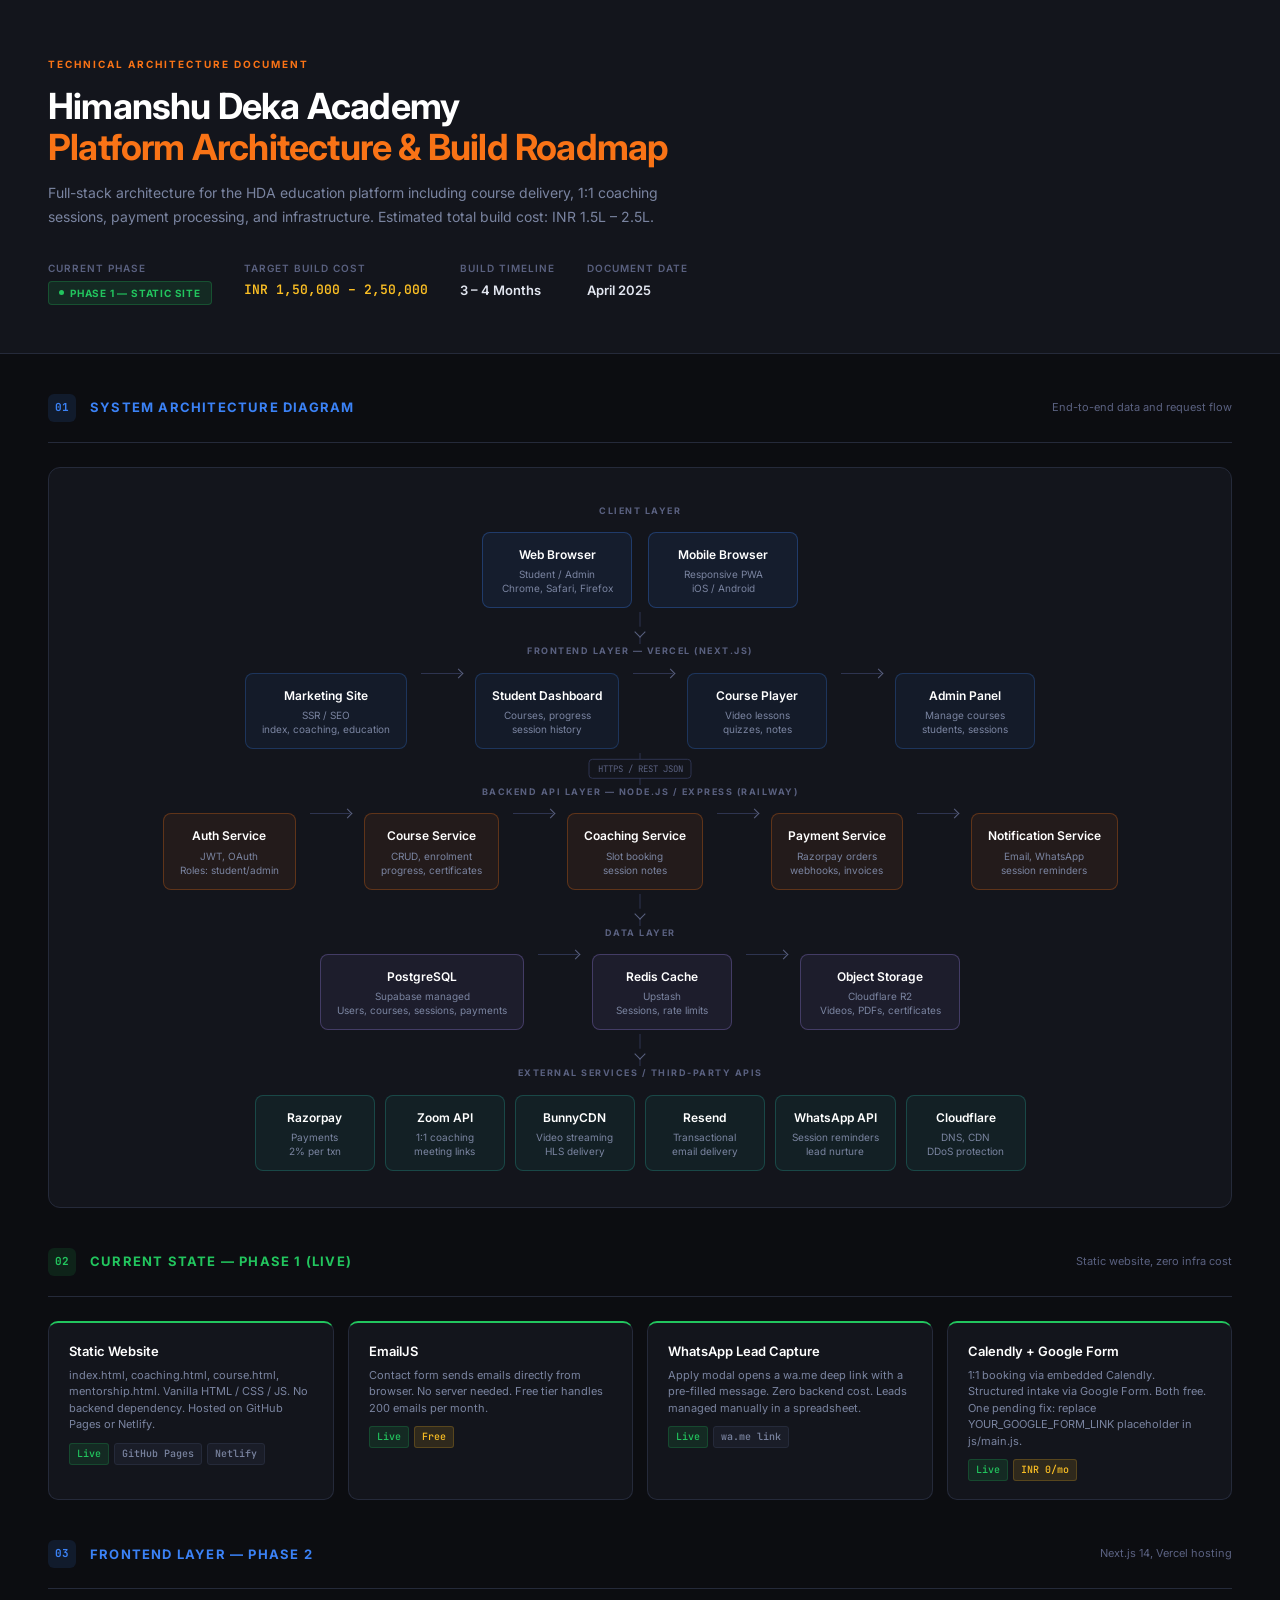
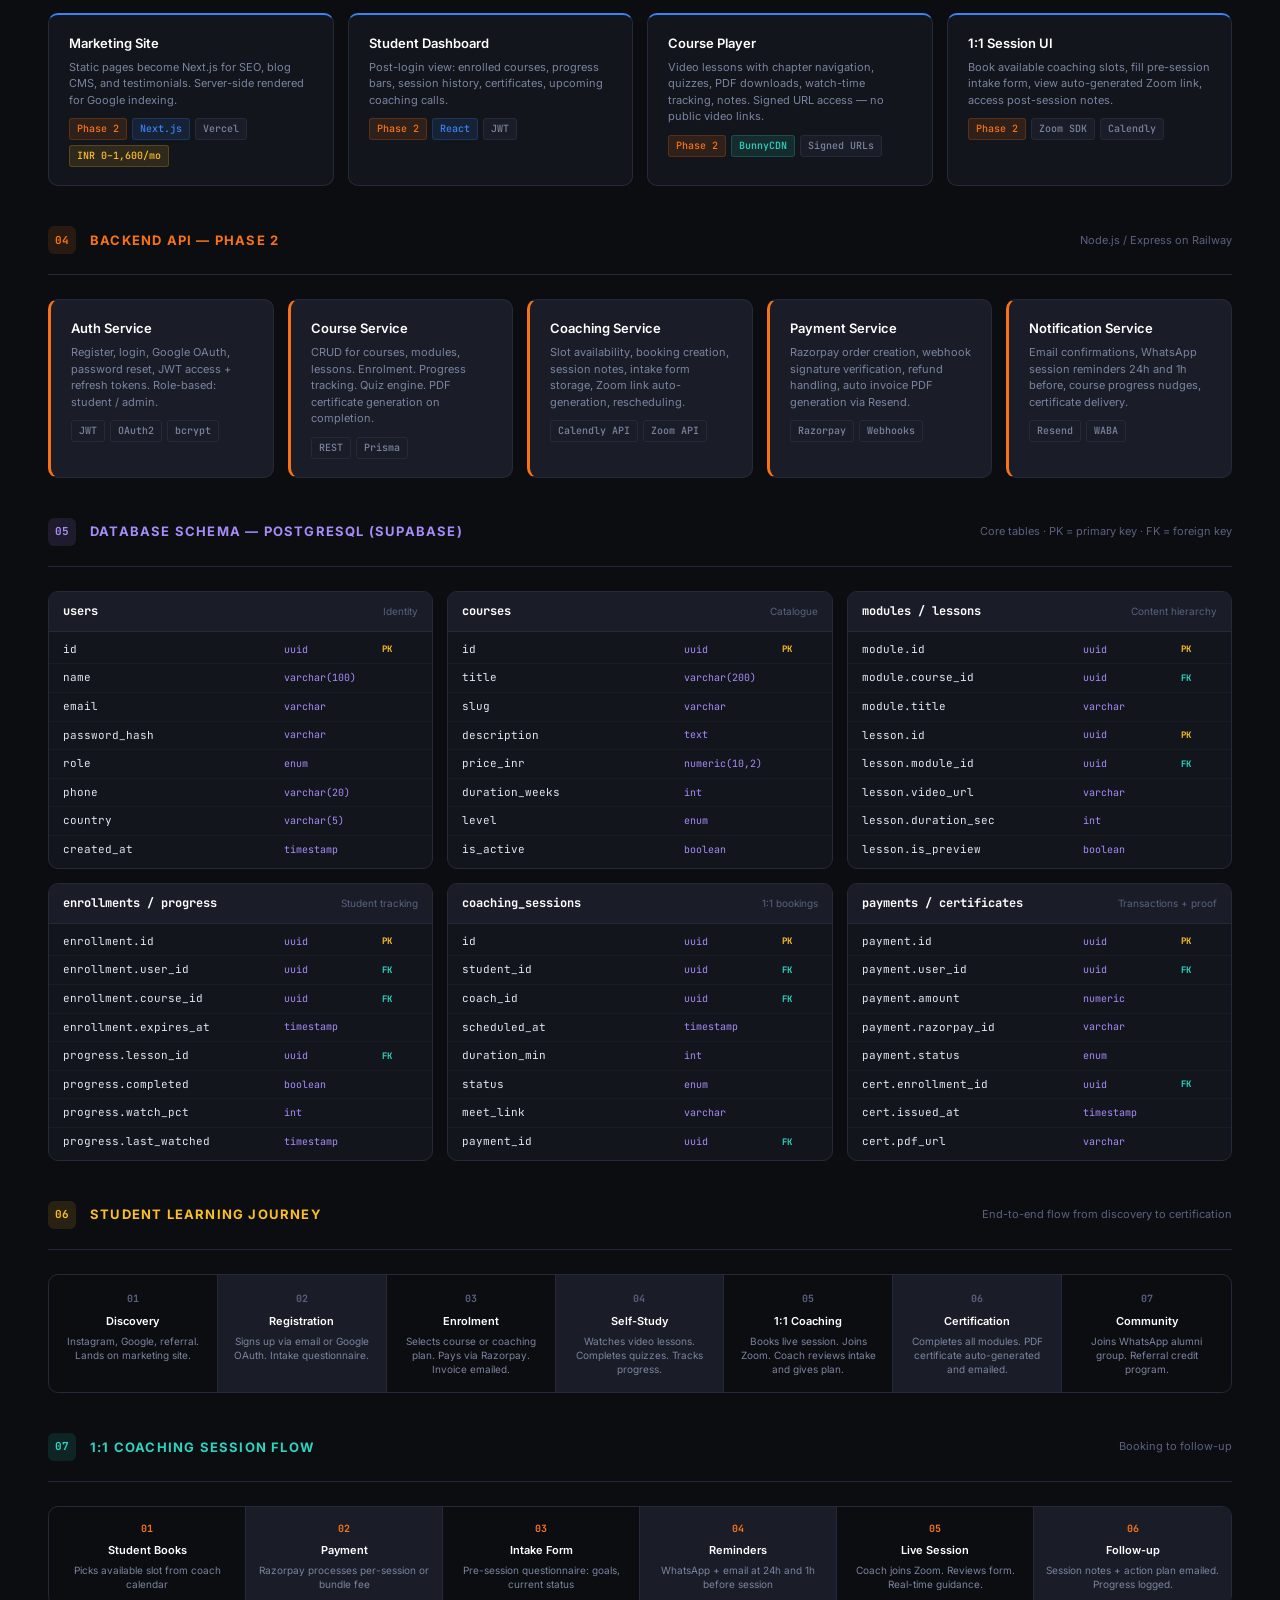
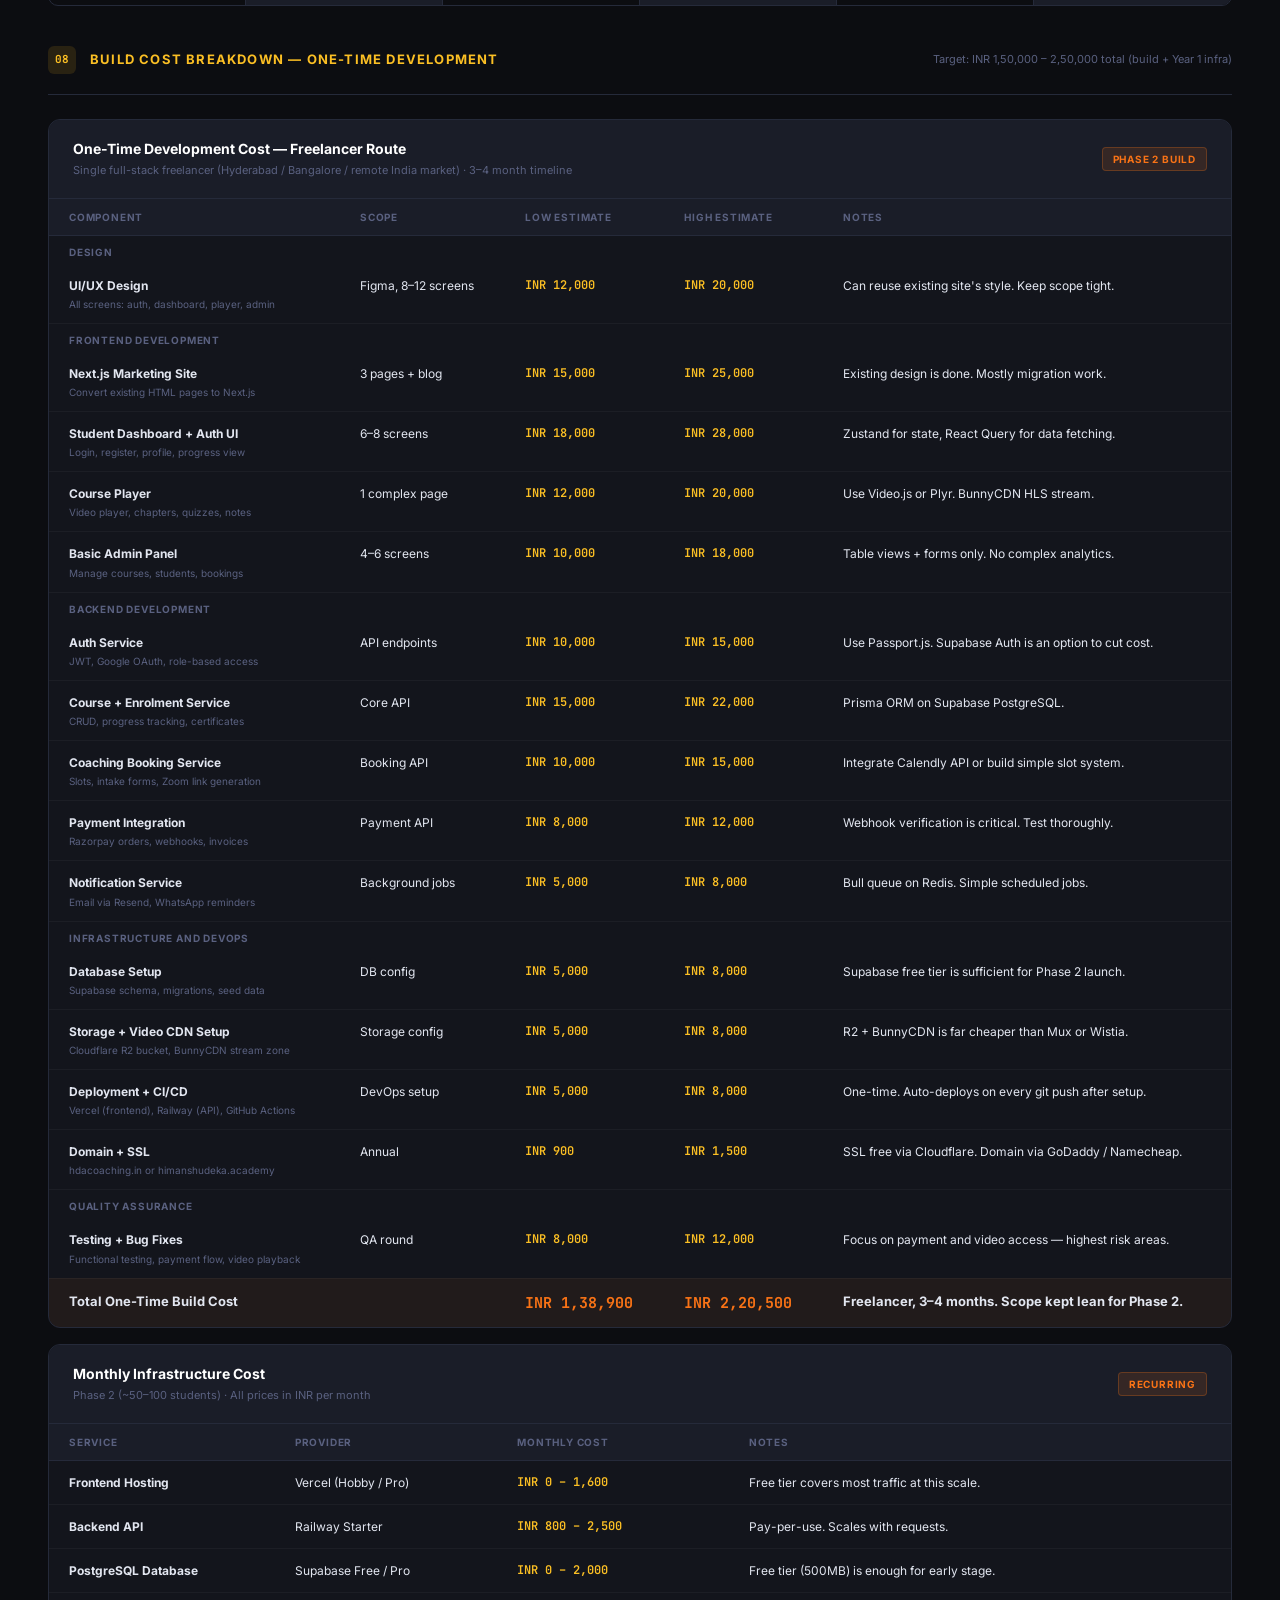
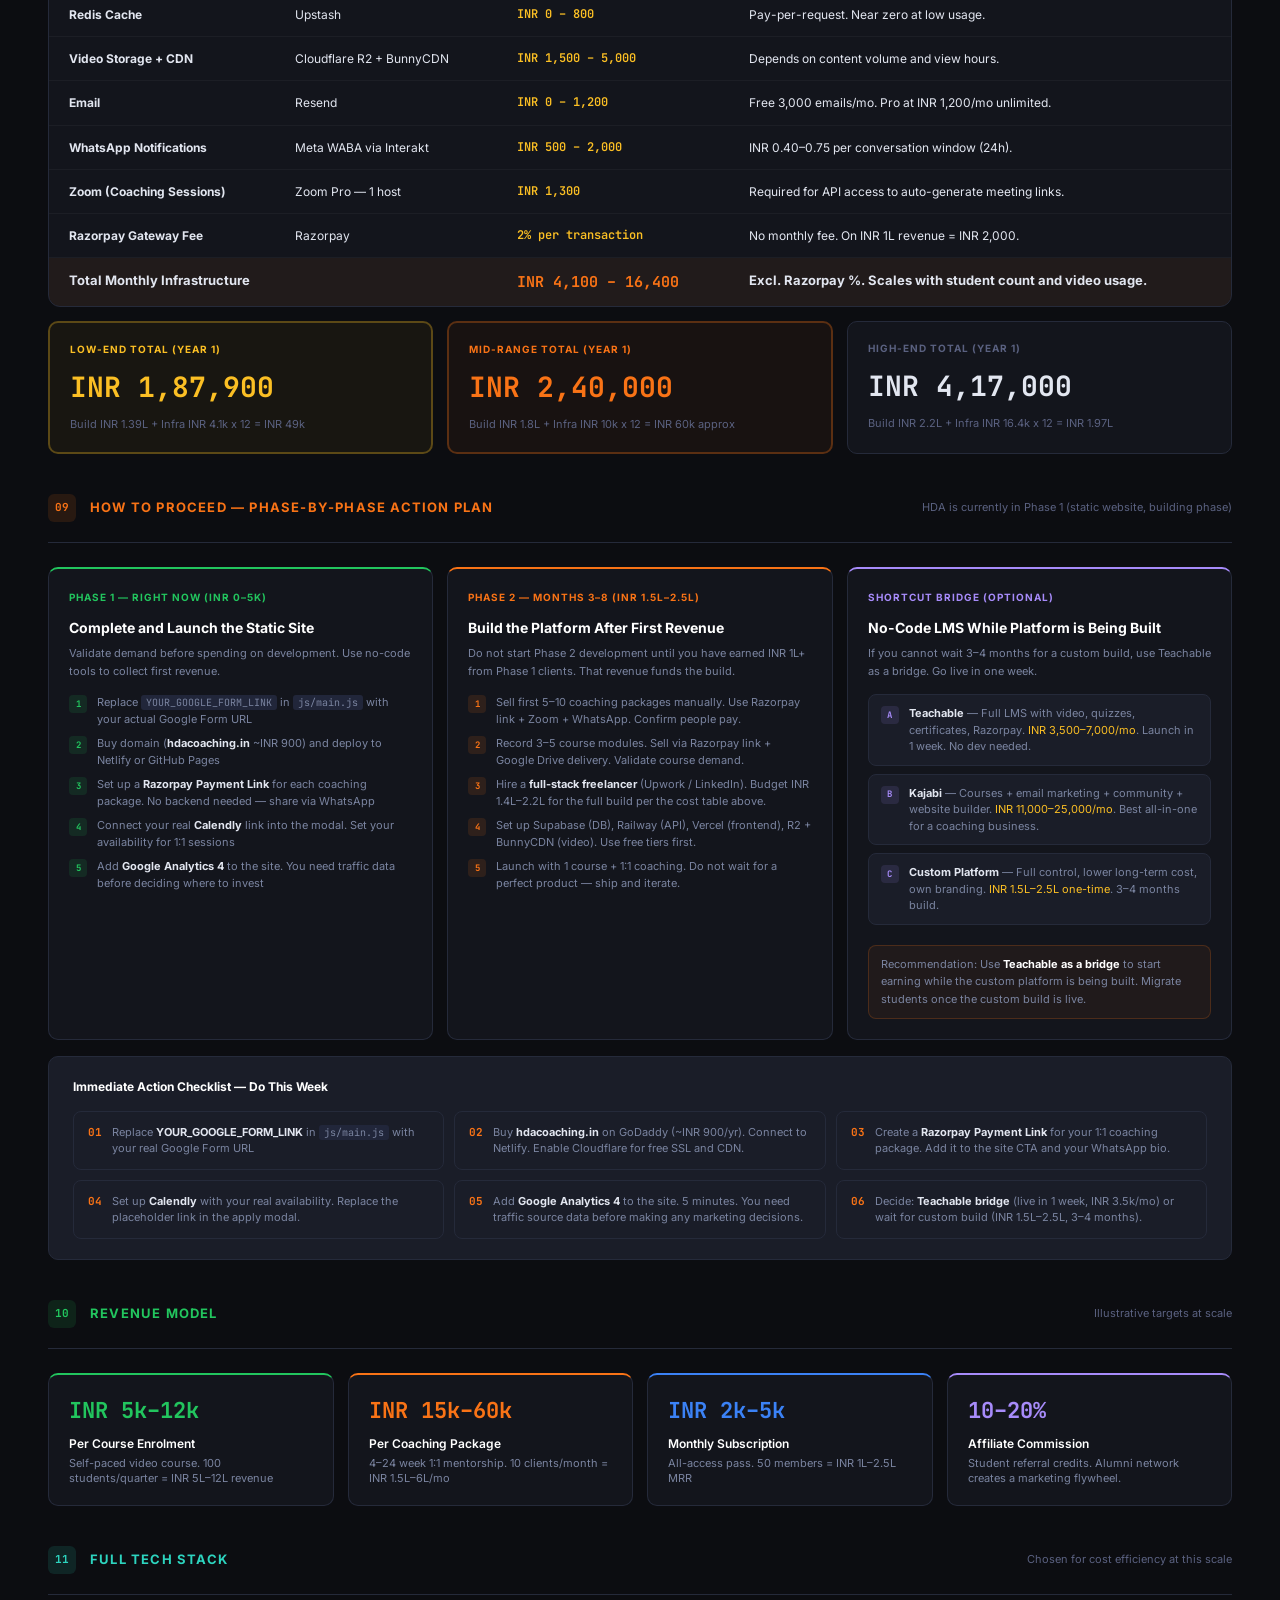
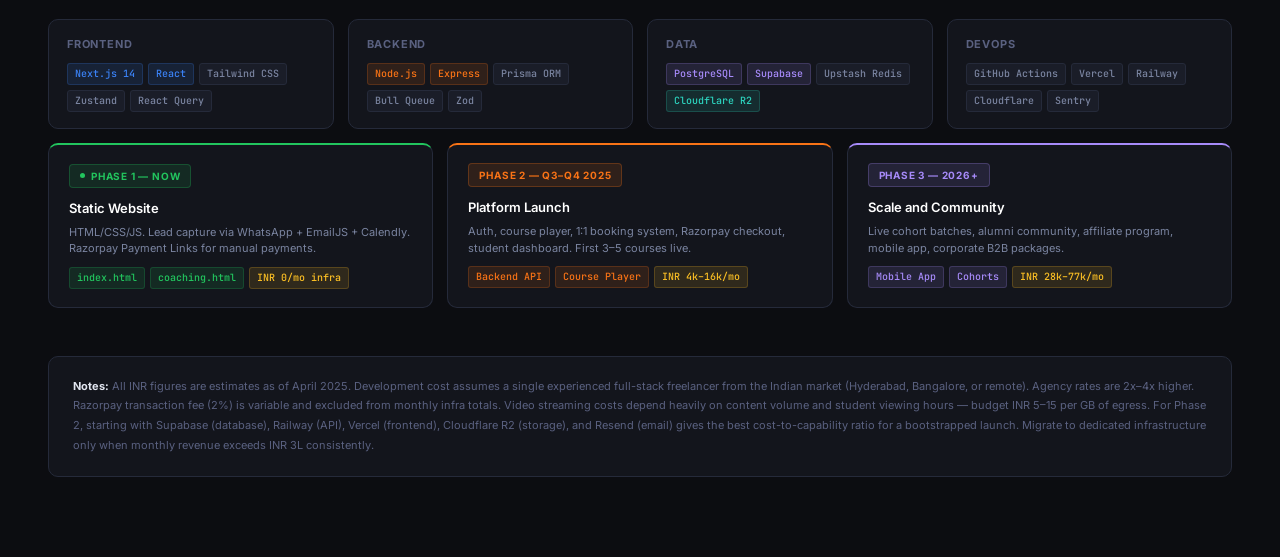
==== commit ff45ca92: "Fix mobile issues: popup inputs, grid, text overflow" ====
--- a/architecture.html
+++ b/architecture.html
@@ -3,6 +3,8 @@
 <head>
 <meta charset="UTF-8">
 <meta name="viewport" content="width=device-width, initial-scale=1.0">
+<meta name="description" content="HDA Platform Architecture — technical overview of the Himanshu Deka Academy website structure." />
+<link rel="canonical" href="https://himanshudeka.com/architecture.html" />
 <title>HDA Platform Architecture</title>
 <style>
   @import url('https://fonts.googleapis.com/css2?family=Inter:wght@400;500;600;700&family=JetBrains+Mono:wght@400;500&display=swap');
@@ -727,7 +729,7 @@
 <div class="g4">
   <div class="card t-green">
     <div class="c-title">Static Website</div>
-    <div class="c-sub">index.html, coaching.html, education.html. Vanilla HTML / CSS / JS. No backend dependency. Hosted on GitHub Pages or Netlify.</div>
+    <div class="c-sub">index.html, coaching.html, course.html, mentorship.html. Vanilla HTML / CSS / JS. No backend dependency. Hosted on GitHub Pages or Netlify.</div>
     <div class="tags"><span class="tag g">Live</span><span class="tag">GitHub Pages</span><span class="tag">Netlify</span></div>
   </div>
   <div class="card t-green">
